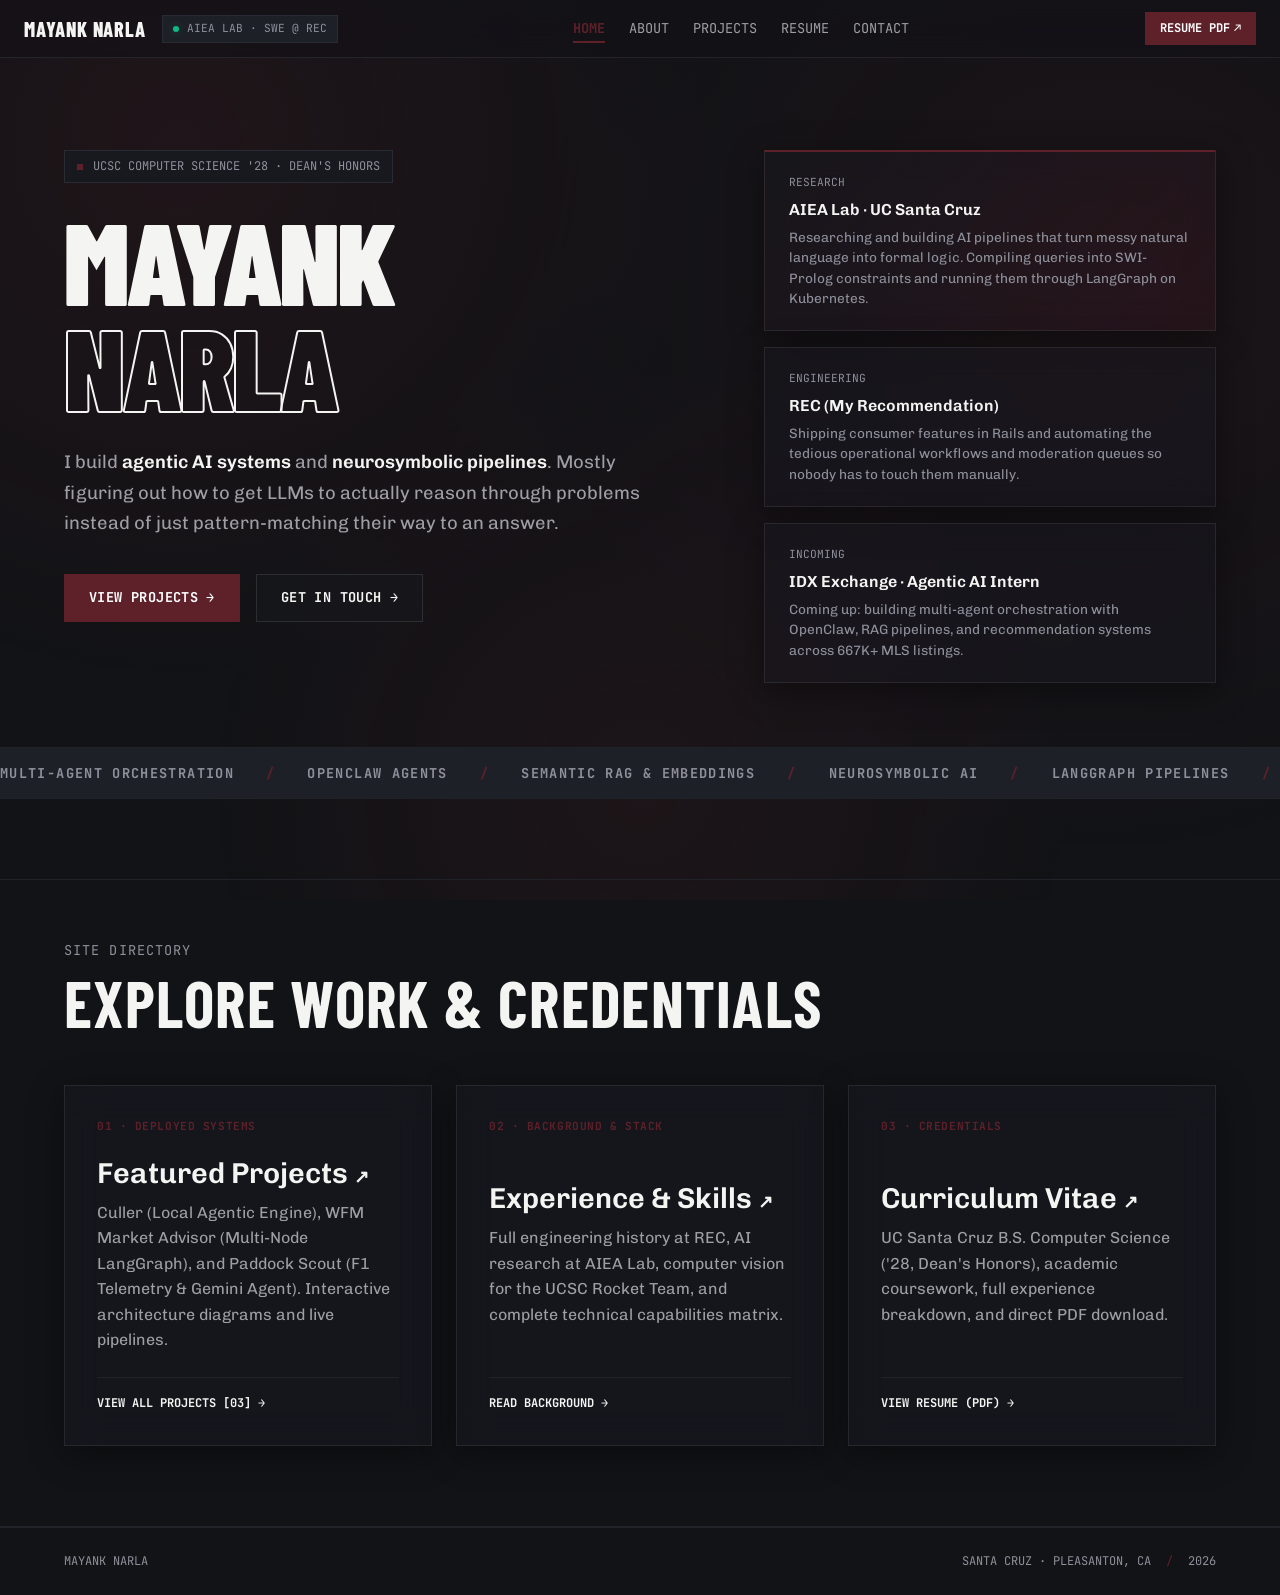
==== index.html @ a9fb5e4f "update paddock" ====
<!DOCTYPE html>
<html lang="en">

<head>
  <meta charset="UTF-8">
  <meta name="viewport" content="width=device-width, initial-scale=1.0">
  <meta http-equiv="Cache-Control" content="no-cache, no-store, must-revalidate">
  <meta http-equiv="Pragma" content="no-cache">
  <meta http-equiv="Expires" content="0">
  <title>Mayank Narla — CS @ UCSC</title>
  <meta name="description"
    content="Personal portfolio and resume of Mayank Narla. UC Santa Cruz Computer Science researcher building neurosymbolic AI, computer vision pipelines, and real-time data systems.">
  <meta name="theme-color" content="#121316">

  <!-- OpenGraph / Social -->
  <meta property="og:type" content="website">
  <meta property="og:title" content="Mayank Narla — AI & Systems Engineer">
  <meta property="og:description"
    content="Neurosymbolic AI, Computer Vision pipelines, and distributed data systems. UC Santa Cruz Computer Science.">

  <!-- Google Fonts: Barlow Condensed (Display), Chivo (Body), JetBrains Mono (Telemetry) -->
  <link rel="preconnect" href="https://fonts.googleapis.com">
  <link rel="preconnect" href="https://fonts.gstatic.com" crossorigin>
  <link
    href="https://fonts.googleapis.com/css2?family=Barlow+Condensed:ital,wght@0,600;0,700;0,800;0,900;1,700;1,800&family=Chivo:wght@300;400;500;600;700&family=JetBrains+Mono:wght@400;500;600;700&display=swap"
    rel="stylesheet">

  <link rel="stylesheet" href="css/main.css?v=20260904">
</head>

<body class="telemetry-theme">
  <!-- Custom Kinetic Cursor -->
  <div id="cursor-tracker" class="cursor-tracker" aria-hidden="true">
    <span class="cursor-crosshair">•</span>
    <span class="cursor-label"></span>
  </div>

  <!-- Header HUD -->
  <header id="telemetry-hud" class="telemetry-hud">
    <div class="hud-progress-line" id="scroll-progress-line"></div>
    <div class="hud-container">
      <div class="hud-left">
        <a href="index.html" class="hud-brand" aria-label="Mayank Narla Home">
          <span class="hud-name">MAYANK NARLA</span>
        </a>
        <div class="hud-status-badge">
          <span class="status-dot"></span>
          <span class="status-text">AIEA LAB · SWE @ REC</span>
        </div>
      </div>

      <nav class="hud-nav" aria-label="Main Navigation">
        <a href="index.html" class="hud-link active">HOME</a>
        <a href="about.html" class="hud-link">ABOUT</a>
        <a href="projects.html" class="hud-link">PROJECTS</a>
        <a href="resume.html" class="hud-link">RESUME</a>
        <a href="contact.html" class="hud-link">CONTACT</a>
      </nav>

      <div class="hud-right">
        <a href="https://docs.google.com/document/d/1VMB0v6blI8CmburpSPeXPt6Zx6mSeD_giCl_SmK9u-k/export?format=pdf" target="_blank" rel="noopener noreferrer" class="hud-cta-btn"
          id="resume-quick-btn">
          RESUME PDF <span class="btn-arrow">↗</span>
        </a>
      </div>
    </div>
  </header>

  <main id="main-content">
    <!-- Hero Section -->
    <section id="hero" class="section hero-section">
      <div class="container hero-grid">
        <div class="hero-main-column">
          <div class="hero-badge-tag">
            <span class="tag-accent-marker"></span>
            <span>UCSC COMPUTER SCIENCE '28 · DEAN'S HONORS</span>
          </div>

          <h1 class="hero-title">
            <span class="title-line">MAYANK</span>
            <span class="title-line highlight-stroke">NARLA</span>
          </h1>

          <p class="hero-statement">
            I build <strong>agentic AI systems</strong> and <strong>neurosymbolic pipelines</strong>. Mostly figuring
            out how to get LLMs to actually reason through problems instead of just pattern-matching their way to an
            answer.
          </p>

          <div class="hero-actions">
            <a href="projects.html" class="btn btn-primary">
              VIEW PROJECTS <span class="btn-arrow">→</span>
            </a>
            <a href="contact.html" class="btn btn-secondary">
              GET IN TOUCH <span class="btn-arrow">→</span>
            </a>
          </div>
        </div>

        <!-- Grounded Experience Highlights -->
        <div class="hero-metrics-column">
          <div class="metric-card metric-primary">
            <div class="metric-header">
              <span class="metric-tag">RESEARCH</span>
            </div>
            <div class="metric-focus-title">AIEA Lab · UC Santa Cruz</div>
            <div class="metric-footer">Researching and building AI pipelines that turn messy natural language into
              formal logic. Compiling queries into SWI-Prolog constraints and running them through LangGraph on
              Kubernetes.</div>
          </div>

          <div class="metric-card">
            <div class="metric-header">
              <span class="metric-tag">ENGINEERING</span>
            </div>
            <div class="metric-focus-title">REC (My Recommendation)</div>
            <div class="metric-footer">Shipping consumer features in Rails and automating the tedious operational
              workflows and moderation queues so nobody has to touch them manually.</div>
          </div>

          <div class="metric-card">
            <div class="metric-header">
              <span class="metric-tag">INCOMING</span>
            </div>
            <div class="metric-focus-title">IDX Exchange · Agentic AI Intern</div>
            <div class="metric-footer">Coming up: building multi-agent orchestration with OpenClaw, RAG pipelines, and
              recommendation systems across 667K+ MLS listings.</div>
          </div>
        </div>
      </div>

      <!-- Ticker Band -->
      <div class="hero-ticker-band" aria-hidden="true">
        <div class="ticker-track">
          <span>MULTI-AGENT ORCHESTRATION</span>
          <span class="ticker-dot">/</span>
          <span>OPENCLAW AGENTS</span>
          <span class="ticker-dot">/</span>
          <span>SEMANTIC RAG & EMBEDDINGS</span>
          <span class="ticker-dot">/</span>
          <span>NEUROSYMBOLIC AI</span>
          <span class="ticker-dot">/</span>
          <span>LANGGRAPH PIPELINES</span>
          <span class="ticker-dot">/</span>
          <span>TOOL-CALLING SYSTEMS</span>
          <span class="ticker-dot">/</span>
          <span>MULTI-AGENT ORCHESTRATION</span>
          <span class="ticker-dot">/</span>
          <span>OPENCLAW AGENTS</span>
          <span class="ticker-dot">/</span>
          <span>SEMANTIC RAG & EMBEDDINGS</span>
          <span class="ticker-dot">/</span>
          <span>NEUROSYMBOLIC AI</span>
          <span class="ticker-dot">/</span>
          <span>LANGGRAPH PIPELINES</span>
          <span class="ticker-dot">/</span>
          <span>TOOL-CALLING SYSTEMS</span>
          <span class="ticker-dot">/</span>
        </div>
      </div>
    </section>

    <!-- Site Portal Directory Section -->
    <section class="section" style="padding-top: 60px; padding-bottom: 80px;">
      <div class="container">
        <div class="section-header">
          <div class="section-meta">
            <span class="section-category">SITE DIRECTORY</span>
          </div>
          <h2 class="section-title">EXPLORE WORK & CREDENTIALS</h2>
        </div>

        <div class="projects-grid">
          <!-- Card 1: Projects -->
          <a href="projects.html" class="project-card" style="text-decoration: none;">
            <div class="project-card-header">
              <div class="project-num-tag">01 · DEPLOYED SYSTEMS</div>
            </div>
            <div class="project-body">
              <h3 class="project-title" style="margin-bottom: 8px;">
                Featured Projects <span class="card-arrow">↗</span>
              </h3>
              <p class="project-desc">
                Culler (Local Agentic Engine), WFM Market Advisor (Multi-Node LangGraph), and Paddock Scout (F1
                Telemetry & Gemini Agent). Interactive architecture diagrams and live pipelines.
              </p>
            </div>
            <div class="project-footer">
              <span class="project-ext-btn">VIEW ALL PROJECTS [03] →</span>
            </div>
          </a>

          <!-- Card 2: About & Experience -->
          <a href="about.html" class="project-card" style="text-decoration: none;">
            <div class="project-card-header">
              <div class="project-num-tag">02 · BACKGROUND & STACK</div>
            </div>
            <div class="project-body">
              <h3 class="project-title" style="margin-bottom: 8px;">
                Experience & Skills <span class="card-arrow">↗</span>
              </h3>
              <p class="project-desc">
                Full engineering history at REC, AI research at AIEA Lab, computer vision for the UCSC Rocket Team, and
                complete technical capabilities matrix.
              </p>
            </div>
            <div class="project-footer">
              <span class="project-ext-btn">READ BACKGROUND →</span>
            </div>
          </a>

          <!-- Card 3: Resume -->
          <a href="resume.html" class="project-card" style="text-decoration: none;">
            <div class="project-card-header">
              <div class="project-num-tag">03 · CREDENTIALS</div>
            </div>
            <div class="project-body">
              <h3 class="project-title" style="margin-bottom: 8px;">
                Curriculum Vitae <span class="card-arrow">↗</span>
              </h3>
              <p class="project-desc">
                UC Santa Cruz B.S. Computer Science ('28, Dean's Honors), academic coursework, full experience
                breakdown, and direct PDF download.
              </p>
            </div>
            <div class="project-footer">
              <span class="project-ext-btn">VIEW RESUME (PDF) →</span>
            </div>
          </a>
        </div>
      </div>
    </section>
  </main>

  <!-- Footer -->
  <footer class="hud-footer">
    <div class="container footer-content">
      <div class="footer-left">
        <span>MAYANK NARLA</span>
      </div>
      <div class="footer-right">
        <span>SANTA CRUZ · PLEASANTON, CA</span>
        <span class="footer-sep">/</span>
        <span>2026</span>
      </div>
    </div>
  </footer>

  <!-- Floating Mobile Navigation Dock -->
  <nav class="mobile-dock" aria-label="Mobile Navigation Dock">
    <div class="dock-pill">
      <a href="index.html" class="dock-link active" aria-label="Home">
        <svg class="dock-icon" width="20" height="20" viewBox="0 0 24 24" fill="none" stroke="currentColor" stroke-width="1.8" stroke-linecap="round" stroke-linejoin="round" aria-hidden="true">
          <path d="M3 9.5L12 3l9 6.5V20a1.5 1.5 0 0 1-1.5 1.5H4.5A1.5 1.5 0 0 1 3 20V9.5z"/>
          <polyline points="9 21.5 9 12 15 12 15 21.5"/>
        </svg>
        <span class="dock-label">HOME</span>
      </a>
      <a href="about.html" class="dock-link" aria-label="About">
        <svg class="dock-icon" width="20" height="20" viewBox="0 0 24 24" fill="none" stroke="currentColor" stroke-width="1.8" stroke-linecap="round" stroke-linejoin="round" aria-hidden="true">
          <path d="M20 21v-2a4 4 0 0 0-4-4H8a4 4 0 0 0-4 4v2"/>
          <circle cx="12" cy="7" r="4"/>
        </svg>
        <span class="dock-label">ABOUT</span>
      </a>
      <a href="projects.html" class="dock-link" aria-label="Projects">
        <svg class="dock-icon" width="20" height="20" viewBox="0 0 24 24" fill="none" stroke="currentColor" stroke-width="1.8" stroke-linecap="round" stroke-linejoin="round" aria-hidden="true">
          <rect x="2" y="7" width="20" height="14" rx="2" ry="2"/>
          <path d="M16 21V5a2 2 0 0 0-2-2h-4a2 2 0 0 0-2 2v16"/>
        </svg>
        <span class="dock-label">PROJECTS</span>
      </a>
      <a href="resume.html" class="dock-link" aria-label="Resume">
        <svg class="dock-icon" width="20" height="20" viewBox="0 0 24 24" fill="none" stroke="currentColor" stroke-width="1.8" stroke-linecap="round" stroke-linejoin="round" aria-hidden="true">
          <path d="M14 2H6a2 2 0 0 0-2 2v16a2 2 0 0 0 2 2h12a2 2 0 0 0 2-2V8z"/>
          <polyline points="14 2 14 8 20 8"/>
          <line x1="16" y1="13" x2="8" y2="13"/>
          <line x1="16" y1="17" x2="8" y2="17"/>
        </svg>
        <span class="dock-label">RESUME</span>
      </a>
      <a href="contact.html" class="dock-link" aria-label="Contact">
        <svg class="dock-icon" width="20" height="20" viewBox="0 0 24 24" fill="none" stroke="currentColor" stroke-width="1.8" stroke-linecap="round" stroke-linejoin="round" aria-hidden="true">
          <rect x="2" y="4" width="20" height="16" rx="2"/>
          <path d="m22 7-8.97 5.7a1.94 1.94 0 0 1-2.06 0L2 7"/>
        </svg>
        <span class="dock-label">CONTACT</span>
      </a>
    </div>
  </nav>

  <script type="module" src="js/main.js"></script>
</body>

</html>
---- css/main.css ----
/* ==========================================================================
   DESIGN TOKENS & VARIABLES
   ========================================================================== */

:root {
  /* Color Story */
  --bg-canvas: #121316;
  --bg-card: #18191E;
  --bg-surface: #1E2027;
  --bg-surface-hover: #242731;
  --bg-glass: rgba(18, 19, 23, 0.82);
  --bg-glass-card: rgba(24, 25, 31, 0.65);
  
  /* Borders */
  --border-subtle: #20222A;
  --border-card: #282A34;
  --border-highlight: #3D4150;
  --border-glass: rgba(255, 255, 255, 0.08);

  /* Shadows */
  --shadow-card-hover: 0 16px 32px rgba(0, 0, 0, 0.4);
  --shadow-card-glass: 0 8px 32px rgba(0, 0, 0, 0.4);

  /* Primary Accent: Deep Oxblood Burgundy Swatch (#5E212A) */
  --accent: #5E212A;
  --accent-hover: #752B36;
  --accent-dim: rgba(94, 33, 42, 0.25);
  --accent-glow: rgba(94, 33, 42, 0.45);
  --accent-line: rgba(94, 33, 42, 0.8);

  /* Status Colors */
  --color-status-active: #10B981;
  --color-status-active-glow: rgba(16, 185, 129, 0.3);

  /* Typography Colors (WCAG AA Compliant: contrast >= 4.5:1 on #121316) */
  --text-headline: #F4F4F2;
  --text-body: #9E9EA4;
  --text-muted: #8E909B;
  --text-accent: #D97784;
  --text-inverse: #FFFFFF;

  /* Typography Scale */
  --text-2xs: 0.7rem;
  --text-xs: 0.75rem;
  --text-sm: 0.85rem;
  --text-base: 1rem;
  --text-md: 1.15rem;
  --text-lg: 1.25rem;
  --text-xl: 1.8rem;
  --text-2xl: 2.2rem;
  --text-display-metric: 3.5rem;
  --text-display-section: clamp(2.5rem, 5vw, 4rem);
  --text-display-hero: clamp(4.5rem, 9vw, 8rem);
  --text-display-contact: clamp(2.2rem, 4.5vw, 3.8rem);

  /* Typography Fonts */
  --font-display: 'Barlow Condensed', -apple-system, BlinkMacSystemFont, sans-serif;
  --font-body: 'Chivo', -apple-system, BlinkMacSystemFont, sans-serif;
  --font-mono: 'JetBrains Mono', monospace;

  /* Easing Physics */
  --ease-snap: cubic-bezier(0.16, 1, 0.3, 1);
  --transition-fast: 120ms var(--ease-snap);
  --transition-normal: 220ms var(--ease-snap);
}
/* ==========================================================================
   BASE RESETS & GLOBAL STYLES
   ========================================================================== */

*, *::before, *::after {
  box-sizing: border-box;
  margin: 0;
  padding: 0;
}

html {
  scroll-behavior: smooth;
  font-size: 16px;
  background-color: var(--bg-canvas);
  color: var(--text-body);
}

body {
  font-family: var(--font-body);
  line-height: 1.6;
  background-color: var(--bg-canvas);
  color: var(--text-body);
  -webkit-font-smoothing: antialiased;
  -moz-osx-font-smoothing: grayscale;
  overflow-x: hidden;
  position: relative;
  transition: opacity 140ms ease;
  min-height: 100vh;
}

/* Ambient Depth Atmosphere (visible through frosted glass cards) */
body::before {
  content: '';
  position: fixed;
  top: 0;
  left: 0;
  width: 100vw;
  height: 100vh;
  pointer-events: none;
  z-index: 0;
  background-image: 
    radial-gradient(circle at 14% 16%, rgba(94, 33, 42, 0.18) 0%, transparent 40%),
    radial-gradient(circle at 86% 32%, rgba(94, 33, 42, 0.12) 0%, transparent 45%),
    radial-gradient(circle at 50% 88%, rgba(94, 33, 42, 0.15) 0%, transparent 42%);
}

body.page-transitioning {
  opacity: 0;
}

a {
  color: inherit;
  text-decoration: none;
}

button {
  font-family: inherit;
  cursor: pointer;
  border: none;
  background: none;
}

/* Custom Kinetic Cursor */
.cursor-tracker {
  position: fixed;
  top: 0;
  left: 0;
  pointer-events: none;
  z-index: 9999;
  display: flex;
  align-items: center;
  gap: 6px;
  transform: translate(-50%, -50%);
  transition: transform 60ms linear, opacity 200ms ease;
  mix-blend-mode: difference;
}

.cursor-crosshair {
  font-family: var(--font-mono);
  color: var(--text-inverse);
  font-size: var(--text-base);
  line-height: 1;
}

.cursor-label {
  font-family: var(--font-mono);
  font-size: var(--text-2xs);
  color: var(--accent);
  letter-spacing: 0.05em;
}

/* Container */
.container {
  width: 100%;
  max-width: 1200px;
  margin: 0 auto;
  padding: 0 24px;
  position: relative;
  z-index: 1;
}

/* Toast */
.toast {
  position: fixed;
  bottom: 32px;
  right: 32px;
  background: var(--accent);
  color: var(--text-inverse);
  font-family: var(--font-mono);
  font-size: var(--text-sm);
  font-weight: 700;
  padding: 12px 24px;
  z-index: 10000;
  opacity: 0;
  transform: translateY(20px);
  pointer-events: none;
  transition: all var(--transition-normal);
}

.toast.show {
  opacity: 1;
  transform: translateY(0);
}
/* ==========================================================================
   TELEMETRY HUD HEADER & FOOTER
   ========================================================================== */

.telemetry-hud {
  position: fixed;
  top: 0;
  left: 0;
  width: 100%;
  z-index: 100;
  background: rgba(18, 19, 23, 0.68);
  backdrop-filter: blur(20px) saturate(180%);
  -webkit-backdrop-filter: blur(20px) saturate(180%);
  border-bottom: 1px solid rgba(255, 255, 255, 0.08);
}

/* GPU-accelerated transform progress line to eliminate layout thrash */
.hud-progress-line {
  position: absolute;
  top: 0;
  left: 0;
  height: 2px;
  width: 100%;
  background: var(--accent);
  box-shadow: 0 0 10px var(--accent);
  transform: scaleX(0);
  transform-origin: left center;
  transition: transform 60ms linear;
  will-change: transform;
}

.hud-container {
  max-width: 1280px;
  margin: 0 auto;
  padding: 12px 24px;
  display: flex;
  align-items: center;
  justify-content: space-between;
  gap: 20px;
}

.hud-left {
  display: flex;
  align-items: center;
  gap: 16px;
}

.hud-brand {
  display: flex;
  align-items: center;
  gap: 10px;
  font-family: var(--font-display);
  font-weight: 800;
  font-size: var(--text-lg);
  letter-spacing: 0.04em;
  color: var(--text-headline);
}

.hud-callsign {
  font-family: var(--font-mono);
  font-size: var(--text-xs);
  color: var(--accent);
  padding: 2px 6px;
  background: var(--accent-dim);
  border: 1px solid var(--accent-line);
}

.hud-status-badge {
  display: flex;
  align-items: center;
  gap: 8px;
  padding: 4px 10px;
  background: var(--bg-surface);
  border: 1px solid var(--border-card);
  font-family: var(--font-mono);
  font-size: var(--text-2xs);
  color: var(--text-muted);
}

.status-dot {
  width: 6px;
  height: 6px;
  background: var(--color-status-active);
  border-radius: 50%;
  box-shadow: 0 0 8px var(--color-status-active-glow);
  animation: pulse-green 2s infinite ease-in-out;
}

@keyframes pulse-green {
  0%, 100% { opacity: 1; transform: scale(1); }
  50% { opacity: 0.4; transform: scale(0.85); }
}

.hud-nav {
  display: flex;
  align-items: center;
  gap: 24px;
}

.hud-link {
  font-family: var(--font-mono);
  font-size: var(--text-sm);
  color: var(--text-body);
  transition: color var(--transition-fast);
  display: flex;
  align-items: center;
  gap: 6px;
}

.hud-num {
  color: var(--accent);
  font-weight: 700;
}

.hud-link:hover {
  color: var(--text-headline);
}

.hud-link.active {
  color: var(--accent);
  font-weight: 700;
  position: relative;
}

.hud-link.active::after {
  content: '';
  position: absolute;
  bottom: -4px;
  left: 0;
  width: 100%;
  height: 2px;
  background: var(--accent);
}

.hud-right {
  display: flex;
  align-items: center;
  gap: 14px;
}

.hud-telemetry-pill {
  display: flex;
  align-items: center;
  gap: 6px;
  font-family: var(--font-mono);
  font-size: var(--text-xs);
  padding: 4px 10px;
  background: var(--bg-surface);
  border: 1px solid var(--border-card);
}

.telemetry-label {
  color: var(--text-muted);
}

.telemetry-val {
  color: var(--text-headline);
  font-weight: 600;
}

.telemetry-time {
  color: var(--accent);
  font-weight: 700;
}

.hud-cta-btn {
  font-family: var(--font-mono);
  font-size: var(--text-xs);
  font-weight: 700;
  padding: 6px 14px;
  background: var(--accent);
  color: var(--text-inverse);
  border: 1px solid var(--accent);
  transition: all var(--transition-fast);
  display: flex;
  align-items: center;
  gap: 4px;
}

.hud-cta-btn:hover {
  background: var(--accent-hover);
  box-shadow: 0 0 14px var(--accent-glow);
}

/* Footer HUD */
.hud-footer {
  background: var(--bg-canvas);
  border-top: 1px solid var(--border-subtle);
  padding: 24px 0;
  font-family: var(--font-mono);
  font-size: var(--text-xs);
  color: var(--text-muted);
}

.footer-content {
  display: flex;
  justify-content: space-between;
  align-items: center;
  flex-wrap: wrap;
  gap: 16px;
}

.footer-sep {
  color: var(--accent);
  margin: 0 8px;
}

/* ==========================================================================
   MOBILE FLOATING NAVIGATION DOCK
   Native-app style thumb dock pinned to bottom of mobile viewports
   ========================================================================== */

.mobile-dock {
  display: none;
}

.dock-pill {
  display: flex;
  align-items: center;
  justify-content: space-around;
  width: 100%;
  max-width: 440px;
  background: rgba(18, 19, 23, 0.92);
  backdrop-filter: blur(24px) saturate(190%);
  -webkit-backdrop-filter: blur(24px) saturate(190%);
  border: 1px solid rgba(255, 255, 255, 0.12);
  border-radius: 40px;
  padding: 5px 6px;
  box-shadow: 0 14px 36px rgba(0, 0, 0, 0.7), 0 0 1px rgba(255, 255, 255, 0.2);
  gap: 3px;
}

.dock-link {
  display: flex;
  flex-direction: column;
  align-items: center;
  justify-content: center;
  flex: 1;
  min-height: 48px;
  padding: 6px 3px;
  border-radius: 20px;
  text-decoration: none;
  color: var(--text-muted);
  font-family: var(--font-mono);
  font-size: 9px;
  font-weight: 600;
  letter-spacing: 0.04em;
  white-space: nowrap;
  gap: 4px;
  transition: all var(--transition-fast);
  touch-action: manipulation;
  -webkit-tap-highlight-color: transparent;
  position: relative;
}

.dock-icon {
  width: 20px;
  height: 20px;
  max-width: 20px;
  max-height: 20px;
  flex-shrink: 0;
  stroke: currentColor;
  stroke-width: 1.8;
  fill: none;
  transition: stroke var(--transition-fast), transform var(--transition-fast);
}

.dock-link:hover,
.dock-link:focus-visible {
  color: var(--text-headline);
  background: rgba(255, 255, 255, 0.05);
}

.dock-link:active {
  transform: scale(0.92);
}

/* Active State with crimson accent glow */
.dock-link.active {
  color: var(--text-headline);
  background: linear-gradient(180deg, rgba(94, 33, 42, 0.5) 0%, rgba(94, 33, 42, 0.2) 100%);
  border: 1px solid rgba(94, 33, 42, 0.7);
  box-shadow: 0 0 14px rgba(94, 33, 42, 0.35);
}

.dock-link.active .dock-icon {
  stroke: var(--accent);
  color: var(--accent);
  filter: drop-shadow(0 0 6px var(--accent-glow));
}

.dock-link.active .dock-label {
  color: var(--text-headline);
  font-weight: 700;
}

.dock-link.active::after {
  content: '';
  position: absolute;
  top: 4px;
  width: 4px;
  height: 4px;
  background: var(--accent);
  border-radius: 50%;
  box-shadow: 0 0 6px var(--accent);
}

@media (max-width: 768px) {
  .mobile-dock {
    display: flex;
    position: fixed;
    bottom: calc(12px + env(safe-area-inset-bottom, 0px));
    left: 0;
    right: 0;
    justify-content: center;
    align-items: center;
    z-index: 1000;
    padding: 0 12px;
    pointer-events: none;
  }

  .dock-pill {
    pointer-events: auto;
  }
}


/* ==========================================================================
   BUTTONS, CARDS & UI COMPONENTS
   ========================================================================== */

/* Buttons */
.btn {
  display: inline-flex;
  align-items: center;
  justify-content: center;
  gap: 8px;
  padding: 12px 24px;
  font-family: var(--font-mono);
  font-size: var(--text-sm);
  font-weight: 700;
  letter-spacing: 0.03em;
  border-radius: 0;
  transition: all var(--transition-fast);
}

.btn-primary {
  background: var(--accent);
  color: var(--text-inverse);
  border: 1px solid var(--accent);
}

.btn-primary:hover {
  background: var(--accent-hover);
  box-shadow: 0 0 16px var(--accent-glow);
  transform: translateY(-1px);
}

.btn-secondary {
  background: rgba(24, 25, 31, 0.6);
  backdrop-filter: blur(12px);
  -webkit-backdrop-filter: blur(12px);
  color: var(--text-headline);
  border: 1px solid rgba(255, 255, 255, 0.1);
}

.btn-secondary:hover {
  background: rgba(34, 36, 45, 0.8);
  border-color: rgba(94, 33, 42, 0.6);
  color: var(--text-inverse);
  transform: translateY(-1px);
  box-shadow: 0 0 16px rgba(94, 33, 42, 0.25);
}

.btn-sm {
  padding: 8px 16px;
  font-size: var(--text-xs);
}

.btn-arrow {
  transition: transform var(--transition-fast);
}

.btn:hover .btn-arrow {
  transform: translateX(3px);
}

.metric-card {
  background: rgba(24, 25, 31, 0.55);
  backdrop-filter: blur(16px) saturate(180%);
  -webkit-backdrop-filter: blur(16px) saturate(180%);
  border: 1px solid rgba(255, 255, 255, 0.08);
  padding: 22px 24px;
  transition: all var(--transition-normal);
  position: relative;
  overflow: hidden;
  box-shadow: var(--shadow-card-glass);
}

.metric-card:hover {
  background: rgba(30, 32, 40, 0.72);
  border-color: rgba(94, 33, 42, 0.6);
  transform: translateX(4px);
  box-shadow: var(--shadow-card-hover);
}

/* Primary Metric: Technical top boundary accent rather than generic AI side-tab */
.metric-primary {
  border-top: 2px solid var(--accent);
  background: linear-gradient(135deg, rgba(24, 25, 31, 0.6) 0%, rgba(94, 33, 42, 0.15) 100%);
}

.metric-header {
  display: flex;
  align-items: center;
  justify-content: space-between;
  margin-bottom: 8px;
}

.metric-code {
  font-family: var(--font-mono);
  font-size: var(--text-2xs);
  color: var(--accent);
  font-weight: 700;
}

.metric-tag {
  font-family: var(--font-mono);
  font-size: var(--text-2xs);
  color: var(--text-muted);
  text-transform: uppercase;
}

.metric-focus-title {
  font-family: var(--font-body);
  font-size: var(--text-base);
  font-weight: 600;
  color: var(--text-headline);
  margin-bottom: 6px;
  line-height: 1.3;
}

.metric-footer {
  font-size: var(--text-sm);
  color: var(--text-muted);
  line-height: 1.5;
}

/* Kinetic Ticker Band */
.hero-ticker-band {
  width: 100%;
  margin-top: 64px;
  background: var(--bg-surface);
  border-top: 1px solid var(--border-subtle);
  border-bottom: 1px solid var(--border-subtle);
  padding: 12px 0;
  overflow: hidden;
  white-space: nowrap;
}

.ticker-track {
  display: inline-flex;
  gap: 32px;
  font-family: var(--font-mono);
  font-size: var(--text-sm);
  font-weight: 700;
  color: var(--text-muted);
  letter-spacing: 0.1em;
  animation: ticker-slide 30s linear infinite;
}

.ticker-dot {
  color: var(--accent);
}

@keyframes ticker-slide {
  0% { transform: translateX(0); }
  100% { transform: translateX(-50%); }
}

/* Filter Buttons */
.project-filter-group {
  display: flex;
  gap: 8px;
  flex-wrap: wrap;
}

.filter-btn {
  font-family: var(--font-mono);
  font-size: var(--text-xs);
  font-weight: 700;
  padding: 8px 14px;
  background: rgba(24, 25, 31, 0.6);
  backdrop-filter: blur(12px);
  -webkit-backdrop-filter: blur(12px);
  border: 1px solid rgba(255, 255, 255, 0.08);
  color: var(--text-muted);
  transition: all var(--transition-fast);
}

.filter-btn:hover {
  background: rgba(32, 34, 44, 0.8);
  border-color: rgba(255, 255, 255, 0.16);
  color: var(--text-headline);
}

.filter-btn.active {
  background: var(--accent);
  color: var(--text-inverse);
  border-color: var(--accent);
}

/* ==========================================================================
   Scroll-Triggered Entrance Animations (Hardware-Accelerated)
   ========================================================================== */

.scroll-reveal {
  opacity: 0;
  transform: translateY(24px);
  transition: opacity 0.5s cubic-bezier(0.16, 1, 0.3, 1),
              transform 0.5s cubic-bezier(0.16, 1, 0.3, 1);
  transition-delay: calc(var(--reveal-stagger, 0) * 100ms);
  will-change: opacity, transform;
}

.scroll-reveal.is-revealed {
  opacity: 1;
  transform: translateY(0);
}

@media (prefers-reduced-motion: reduce) {
  .scroll-reveal {
    opacity: 1 !important;
    transform: none !important;
    transition: none !important;
    will-change: auto !important;
  }
}
/* ==========================================================================
   PAGE SECTIONS & MODULE LAYOUTS
   ========================================================================== */

.section {
  padding: 96px 0;
  border-bottom: 1px solid var(--border-subtle);
  position: relative;
}

.section-header {
  margin-bottom: 48px;
}

.section-header-split {
  display: flex;
  align-items: flex-end;
  justify-content: space-between;
  margin-bottom: 48px;
  flex-wrap: wrap;
  gap: 24px;
}

.section-meta {
  display: flex;
  align-items: center;
  gap: 10px;
  font-family: var(--font-mono);
  font-size: var(--text-sm);
  margin-bottom: 8px;
}

.section-index {
  color: var(--accent);
  font-weight: 700;
}

.section-category {
  color: var(--text-muted);
  letter-spacing: 0.08em;
}

.section-title {
  font-family: var(--font-display);
  font-weight: 700;
  font-size: var(--text-display-section);
  line-height: 1.05;
  color: var(--text-headline);
  letter-spacing: 0.02em;
}

/* ==========================================================================
   HERO SECTION
   ========================================================================== */
.hero-section {
  padding-top: 150px;
  padding-bottom: 80px;
  border-bottom: 1px solid var(--border-subtle);
  position: relative;
}

.hero-grid {
  display: grid;
  grid-template-columns: 1.3fr 0.9fr;
  gap: 48px;
  align-items: start;
}

.hero-badge-tag {
  display: inline-flex;
  align-items: center;
  gap: 10px;
  padding: 6px 12px;
  background: var(--bg-card);
  border: 1px solid var(--border-card);
  font-family: var(--font-mono);
  font-size: var(--text-xs);
  color: var(--text-muted);
  margin-bottom: 24px;
}

.tag-accent-marker {
  width: 6px;
  height: 6px;
  background: var(--accent);
}

.hero-title {
  font-family: var(--font-display);
  font-weight: 900;
  font-size: var(--text-display-hero);
  line-height: 0.92;
  letter-spacing: -0.03em;
  color: var(--text-headline);
  display: flex;
  flex-direction: column;
  margin-bottom: 28px;
}

.highlight-stroke {
  color: transparent;
  -webkit-text-stroke: 2px var(--text-headline);
  transition: color var(--transition-fast), -webkit-text-stroke var(--transition-fast);
}

.highlight-stroke:hover {
  color: var(--accent);
  -webkit-text-stroke: 2px var(--accent);
}

.hero-statement {
  font-size: var(--text-md);
  line-height: 1.65;
  color: var(--text-body);
  max-width: 580px;
  margin-bottom: 36px;
}

.hero-statement strong {
  color: var(--text-headline);
  font-weight: 600;
}

.hero-actions {
  display: flex;
  align-items: center;
  gap: 16px;
  flex-wrap: wrap;
}

.hero-metrics-column {
  display: flex;
  flex-direction: column;
  gap: 16px;
}

/* ==========================================================================
   EXPERIENCE SECTION
   ========================================================================== */
.experience-list {
  display: flex;
  flex-direction: column;
  gap: 20px;
}

.exp-card {
  background: rgba(24, 25, 31, 0.58);
  backdrop-filter: blur(18px) saturate(180%);
  -webkit-backdrop-filter: blur(18px) saturate(180%);
  border: 1px solid rgba(255, 255, 255, 0.08);
  padding: 32px;
  transition: all var(--transition-normal);
  box-shadow: var(--shadow-card-glass);
}

.exp-card:hover {
  background: rgba(30, 32, 40, 0.75);
  border-color: rgba(94, 33, 42, 0.6);
  transform: translateY(-2px);
  box-shadow: var(--shadow-card-hover);
}

/* Technical top accent border instead of generic AI side-tab stripe */
.highlight-card {
  border-top: 2px solid var(--accent);
  background: linear-gradient(180deg, rgba(94, 33, 42, 0.18) 0%, rgba(24, 25, 31, 0.6) 100%);
}

.exp-header {
  display: flex;
  justify-content: space-between;
  align-items: flex-start;
  margin-bottom: 16px;
  flex-wrap: wrap;
  gap: 16px;
}

.exp-tag {
  font-family: var(--font-mono);
  font-size: var(--text-2xs);
  font-weight: 700;
  color: var(--text-muted);
  letter-spacing: 0.06em;
  display: inline-block;
  margin-bottom: 6px;
}

.accent-tag {
  color: var(--accent);
}

.exp-role {
  font-family: var(--font-body);
  font-size: var(--text-lg);
  font-weight: 600;
  color: var(--text-headline);
  line-height: 1.25;
  margin-bottom: 4px;
}

.exp-company {
  font-family: var(--font-body);
  font-size: var(--text-sm);
  font-weight: 400;
  color: var(--text-muted);
}

.exp-period {
  text-align: right;
  font-family: var(--font-mono);
  font-size: var(--text-sm);
}

.exp-date {
  color: var(--accent);
  font-weight: 700;
  display: block;
}

.exp-loc {
  color: var(--text-muted);
  font-size: var(--text-2xs);
}

.exp-human-summary {
  font-size: var(--text-base);
  line-height: 1.65;
  color: var(--text-body);
  margin-bottom: 20px;
  max-width: 900px;
}

.exp-stack {
  display: flex;
  flex-wrap: wrap;
  gap: 8px;
}

.stack-badge {
  font-family: var(--font-mono);
  font-size: var(--text-2xs);
  padding: 4px 10px;
  background: var(--bg-surface);
  border: 1px solid var(--border-card);
  color: var(--text-muted);
}

.exp-card:hover .stack-badge {
  color: var(--text-headline);
  border-color: var(--border-highlight);
}

/* ==========================================================================
   PROJECTS SECTION
   ========================================================================== */
.projects-grid {
  display: grid;
  grid-template-columns: repeat(3, 1fr);
  gap: 24px;
}

.project-card {
  background: rgba(24, 25, 31, 0.58);
  backdrop-filter: blur(18px) saturate(180%);
  -webkit-backdrop-filter: blur(18px) saturate(180%);
  border: 1px solid rgba(255, 255, 255, 0.08);
  padding: 32px;
  display: flex;
  flex-direction: column;
  justify-content: space-between;
  transition: all var(--transition-normal);
  position: relative;
  box-shadow: var(--shadow-card-glass);
}

.project-card:hover {
  background: rgba(30, 32, 40, 0.75);
  border-color: rgba(94, 33, 42, 0.6);
  transform: translateY(-4px);
  box-shadow: var(--shadow-card-hover);
}

.project-card-header {
  display: flex;
  justify-content: space-between;
  align-items: center;
  margin-bottom: 20px;
}

.project-num-tag {
  font-family: var(--font-mono);
  font-size: var(--text-2xs);
  font-weight: 700;
  color: var(--accent);
  letter-spacing: 0.05em;
}

.project-status-dot {
  font-family: var(--font-mono);
  font-size: var(--text-2xs);
  padding: 2px 8px;
  background: var(--bg-surface);
  border: 1px solid var(--border-card);
  color: var(--color-status-active);
}

.project-title {
  font-family: var(--font-body);
  font-size: var(--text-xl);
  font-weight: 600;
  line-height: 1.25;
  color: var(--text-headline);
  margin-bottom: 12px;
}

.project-link {
  display: inline-flex;
  align-items: center;
  gap: 8px;
  transition: color var(--transition-fast);
}

.project-link:hover {
  color: var(--accent);
}

.card-arrow {
  font-size: var(--text-md);
  transition: transform var(--transition-fast);
}

.project-card:hover .card-arrow {
  transform: translate(3px, -3px);
  color: var(--accent);
}

.project-desc {
  font-size: var(--text-base);
  line-height: 1.6;
  color: var(--text-body);
  margin-bottom: 24px;
}

.project-metrics-row {
  display: grid;
  grid-template-columns: repeat(2, 1fr);
  gap: 12px;
  background: var(--bg-canvas);
  border: 1px solid var(--border-card);
  padding: 12px 16px;
  margin-bottom: 24px;
}

.p-metric {
  display: flex;
  flex-direction: column;
}

.p-metric-val {
  font-family: var(--font-mono);
  font-size: var(--text-md);
  font-weight: 700;
  color: var(--text-headline);
}

.p-metric-lbl {
  font-family: var(--font-mono);
  font-size: var(--text-2xs);
  color: var(--text-muted);
  text-transform: uppercase;
}

.project-footer {
  display: flex;
  justify-content: space-between;
  align-items: center;
  padding-top: 16px;
  border-top: 1px solid var(--border-subtle);
  flex-wrap: wrap;
  gap: 12px;
}

.project-tech-pills {
  display: flex;
  flex-wrap: wrap;
  gap: 6px;
}

.project-tech-pills span {
  font-family: var(--font-mono);
  font-size: var(--text-2xs);
  padding: 2px 8px;
  background: var(--bg-surface);
  color: var(--text-muted);
  border: 1px solid var(--border-card);
}

.project-ext-btn {
  font-family: var(--font-mono);
  font-size: var(--text-xs);
  font-weight: 700;
  color: var(--text-headline);
  transition: color var(--transition-fast);
}

.project-ext-btn:hover {
  color: var(--accent);
}

.project-actions-row {
  display: flex;
  align-items: center;
  gap: 12px;
}

/* Expandable Architecture Drawer */
.arch-toggle-btn {
  display: inline-flex;
  align-items: center;
  gap: 6px;
  background: var(--bg-surface);
  border: 1px solid var(--border-card);
  color: var(--text-muted);
  font-family: var(--font-mono);
  font-size: var(--text-2xs);
  font-weight: 700;
  padding: 6px 12px;
  transition: all var(--transition-fast);
  cursor: pointer;
}

.arch-toggle-btn:hover {
  background: var(--bg-surface-hover);
  border-color: var(--border-highlight);
  color: var(--text-headline);
}

.arch-toggle-btn[aria-expanded="true"] {
  border-color: var(--accent);
  color: var(--accent);
  background: var(--accent-dim);
}

.arch-toggle-indicator {
  font-size: var(--text-xs);
}

.arch-drawer {
  display: grid;
  grid-template-rows: 0fr;
  opacity: 0;
  transition: grid-template-rows 280ms var(--ease-snap), opacity 200ms ease;
  width: 100%;
}

.arch-drawer.open {
  grid-template-rows: 1fr;
  opacity: 1;
}

.arch-diagram-wrap {
  min-height: 0;
  overflow: hidden;
  background: rgba(16, 17, 22, 0.75);
  backdrop-filter: blur(16px);
  -webkit-backdrop-filter: blur(16px);
  border: 1px solid rgba(255, 255, 255, 0.08);
  padding: 14px;
  margin-top: 16px;
}

.arch-header-meta {
  display: flex;
  justify-content: space-between;
  align-items: center;
  font-family: var(--font-mono);
  font-size: var(--text-2xs);
  color: var(--text-muted);
  margin-bottom: 10px;
  padding-bottom: 6px;
  border-bottom: 1px solid var(--border-subtle);
}

.arch-pipeline-badge {
  color: var(--color-status-active);
  font-weight: 700;
}

.arch-diagram-svg {
  width: 100%;
  height: auto;
  display: block;
}

/* Architecture Pipeline Flow (Enlarged & Legible) */
.arch-pipeline-flow {
  display: flex;
  flex-direction: column;
  gap: 0;
  padding: 4px 0 2px;
}

.arch-node {
  display: flex;
  align-items: center;
  gap: 12px;
  background: rgba(20, 21, 26, 0.9);
  border: 1px solid #282a34;
  padding: 10px 14px;
  transition: all var(--transition-fast);
  position: relative;
}

.arch-node:hover {
  border-color: rgba(255, 255, 255, 0.2);
  background: rgba(26, 28, 36, 0.95);
}

.arch-node-step {
  font-family: var(--font-mono);
  font-size: 10px;
  font-weight: 700;
  color: var(--text-muted);
  letter-spacing: 0.05em;
  opacity: 0.7;
  flex-shrink: 0;
  min-width: 18px;
}

.arch-node-content {
  display: flex;
  flex-direction: column;
  gap: 2px;
  min-width: 0;
}

.arch-node-title {
  font-family: var(--font-mono);
  font-size: 11px;
  font-weight: 700;
  letter-spacing: 0.04em;
  color: #f4f4f2;
  white-space: nowrap;
  overflow: hidden;
  text-overflow: ellipsis;
}

.arch-node-sub {
  font-family: var(--font-mono);
  font-size: 10px;
  color: #8e909b;
  white-space: nowrap;
  overflow: hidden;
  text-overflow: ellipsis;
}

/* Terminal Node Highlight (Emerald Active) */
.arch-node.arch-node-terminal {
  border-color: rgba(16, 185, 129, 0.5);
  background: rgba(16, 185, 129, 0.08);
}

.arch-node.arch-node-terminal .arch-node-title {
  color: #10b981;
}

.arch-node.arch-node-terminal .arch-node-step {
  color: #10b981;
  opacity: 0.9;
}

/* Connector Arrow */
.arch-connector {
  display: flex;
  justify-content: center;
  align-items: center;
  height: 16px;
  position: relative;
}

.arch-connector::before {
  content: "";
  position: absolute;
  top: 0;
  bottom: 0;
  width: 1px;
  background: repeating-linear-gradient(
    to bottom,
    #5e212a 0px,
    #5e212a 3px,
    transparent 3px,
    transparent 6px
  );
}

.arch-connector svg {
  position: relative;
  z-index: 1;
}

/* ==========================================================================
   TECHNICAL SKILLS MATRIX
   ========================================================================== */
.skills-matrix-grid {
  display: grid;
  grid-template-columns: repeat(4, 1fr);
  gap: 20px;
}

.matrix-card {
  background: rgba(24, 25, 31, 0.58);
  backdrop-filter: blur(18px) saturate(180%);
  -webkit-backdrop-filter: blur(18px) saturate(180%);
  border: 1px solid rgba(255, 255, 255, 0.08);
  padding: 28px 24px;
  transition: all var(--transition-normal);
  box-shadow: var(--shadow-card-glass);
}

.matrix-card:hover {
  background: rgba(30, 32, 40, 0.75);
  border-color: rgba(94, 33, 42, 0.6);
  transform: translateY(-2px);
  box-shadow: var(--shadow-card-hover);
}

.highlight-matrix {
  border-top: 2px solid var(--accent);
  background: linear-gradient(180deg, rgba(94, 33, 42, 0.18) 0%, rgba(24, 25, 31, 0.6) 100%);
}

.matrix-card-header {
  display: flex;
  align-items: center;
  gap: 10px;
  margin-bottom: 20px;
  padding-bottom: 12px;
  border-bottom: 1px solid var(--border-subtle);
}

.matrix-icon {
  font-family: var(--font-mono);
  font-size: var(--text-xs);
  font-weight: 700;
  color: var(--accent);
}

.matrix-card-header h3 {
  font-family: var(--font-body);
  font-size: var(--text-xs);
  font-weight: 700;
  color: var(--text-headline);
  letter-spacing: 0.08em;
  text-transform: uppercase;
}

.matrix-list {
  list-style: none;
  display: flex;
  flex-direction: column;
  gap: 10px;
}

.matrix-list li {
  font-size: var(--text-sm);
  color: var(--text-body);
  display: flex;
  align-items: center;
  justify-content: space-between;
}

.bullet {
  color: var(--accent);
  font-size: var(--text-xs);
  margin-right: 6px;
}

.skill-lvl {
  font-family: var(--font-mono);
  font-size: var(--text-2xs);
  color: var(--text-muted);
  padding: 1px 6px;
  background: var(--bg-canvas);
  border: 1px solid var(--border-card);
}

/* ==========================================================================
   CREDENTIALS & CERTIFICATIONS SECTION
   ========================================================================== */
.credentials-grid {
  display: grid;
  grid-template-columns: repeat(2, 1fr);
  gap: 20px;
}

.credential-card {
  background: rgba(24, 25, 31, 0.58);
  backdrop-filter: blur(18px) saturate(180%);
  -webkit-backdrop-filter: blur(18px) saturate(180%);
  border: 1px solid rgba(255, 255, 255, 0.08);
  padding: 28px;
  display: flex;
  flex-direction: column;
  justify-content: space-between;
  gap: 18px;
  transition: all var(--transition-normal);
  box-shadow: var(--shadow-card-glass);
}

.credential-card:hover {
  background: rgba(30, 32, 40, 0.75);
  border-color: rgba(94, 33, 42, 0.6);
  transform: translateY(-2px);
  box-shadow: var(--shadow-card-hover);
}

.cred-header {
  display: flex;
  justify-content: space-between;
  align-items: flex-start;
  gap: 16px;
  flex-wrap: wrap;
}

.cred-issuer-wrap {
  display: flex;
  flex-direction: column;
  gap: 6px;
}

.cred-tag {
  font-family: var(--font-mono);
  font-size: var(--text-2xs);
  font-weight: 700;
  color: var(--text-muted);
  letter-spacing: 0.06em;
}

.cred-name {
  font-family: var(--font-body);
  font-size: var(--text-lg);
  font-weight: 600;
  color: var(--text-headline);
  line-height: 1.25;
}

.cred-badge-type {
  font-family: var(--font-mono);
  font-size: var(--text-xs);
  font-weight: 400;
  color: var(--text-muted);
  letter-spacing: 0.02em;
  white-space: nowrap;
}

.cred-status {
  display: inline-flex;
  align-items: center;
  gap: 6px;
  font-family: var(--font-mono);
  font-size: var(--text-2xs);
  font-weight: 700;
  letter-spacing: 0.05em;
  padding: 4px 10px;
  border: 1px solid rgba(255, 255, 255, 0.08);
  background: rgba(18, 19, 23, 0.55);
}

.status-completed {
  color: var(--color-status-active);
  border-color: rgba(16, 185, 129, 0.25);
}

.status-progress {
  color: #F59E0B;
  border-color: rgba(245, 158, 11, 0.25);
}

.status-dot-amber {
  width: 6px;
  height: 6px;
  border-radius: 50%;
  background: #F59E0B;
  box-shadow: 0 0 8px rgba(245, 158, 11, 0.4);
  animation: pulse-glow-amber 2.5s infinite ease-in-out;
}

@keyframes pulse-glow-amber {
  0%, 100% { opacity: 1; transform: scale(1); }
  50% { opacity: 0.5; transform: scale(0.85); }
}

.cred-desc {
  font-size: var(--text-sm);
  line-height: 1.6;
  color: var(--text-body);
  flex-grow: 1;
}

.cred-footer {
  display: flex;
  align-items: center;
  padding-top: 16px;
  border-top: 1px solid var(--border-subtle);
}

.cred-verify-btn {
  font-family: var(--font-mono);
  font-size: var(--text-xs);
  font-weight: 700;
  padding: 8px 16px;
  background: rgba(24, 25, 31, 0.6);
  border: 1px solid rgba(255, 255, 255, 0.1);
  color: var(--text-headline);
  display: inline-flex;
  align-items: center;
  gap: 6px;
  text-decoration: none;
  transition: all var(--transition-normal);
}

.cred-verify-btn:hover:not(.is-disabled) {
  background: rgba(34, 36, 45, 0.85);
  border-color: rgba(117, 43, 54, 0.9);
  color: var(--text-inverse);
  transform: translateY(-2px);
  box-shadow: 0 0 16px rgba(94, 33, 42, 0.4);
}

.cred-verify-btn:hover:not(.is-disabled) .btn-arrow {
  transform: translate(2px, -2px);
}

.cred-verify-btn.is-disabled {
  opacity: 0.45;
  cursor: not-allowed;
  pointer-events: none;
  background: rgba(18, 19, 23, 0.4);
  border-color: rgba(255, 255, 255, 0.05);
  color: var(--text-muted);
}

/* ==========================================================================
   CONTACT / COMMS SECTION
   ========================================================================== */
.contact-box {
  background: rgba(24, 25, 31, 0.58);
  backdrop-filter: blur(20px) saturate(180%);
  -webkit-backdrop-filter: blur(20px) saturate(180%);
  border: 1px solid rgba(255, 255, 255, 0.08);
  border-top: 2px solid var(--accent);
  padding: 64px 48px;
  position: relative;
  overflow: hidden;
  box-shadow: var(--shadow-card-hover);
}

.contact-header {
  max-width: 700px;
  margin-bottom: 48px;
}

.contact-headline {
  font-family: var(--font-display);
  font-weight: 800;
  font-size: var(--text-display-contact);
  line-height: 1.05;
  letter-spacing: -0.01em;
  color: var(--text-headline);
  margin-bottom: 16px;
}

.contact-sub {
  font-size: var(--text-base);
  color: var(--text-body);
  line-height: 1.6;
}

.contact-actions-grid {
  display: grid;
  grid-template-columns: repeat(3, 1fr);
  gap: 24px;
}

.contact-channel-card {
  background: rgba(18, 19, 23, 0.52);
  backdrop-filter: blur(14px);
  -webkit-backdrop-filter: blur(14px);
  border: 1px solid rgba(255, 255, 255, 0.08);
  padding: 24px;
  display: flex;
  flex-direction: column;
  justify-content: space-between;
  gap: 16px;
  transition: all var(--transition-normal);
}

.contact-channel-card:hover {
  background: rgba(26, 28, 36, 0.7);
  border-color: rgba(94, 33, 42, 0.6);
  transform: translateY(-2px);
  box-shadow: var(--shadow-card-glass);
}

.channel-label {
  font-family: var(--font-mono);
  font-size: var(--text-2xs);
  font-weight: 700;
  color: var(--accent);
  letter-spacing: 0.06em;
}

.channel-value {
  font-family: var(--font-mono);
  font-size: var(--text-sm);
  color: var(--text-headline);
  word-break: break-all;
}

.channel-links {
  display: flex;
  gap: 10px;
}

.channel-link-btn {
  font-family: var(--font-mono);
  font-size: var(--text-xs);
  font-weight: 700;
  padding: 8px 16px;
  background: rgba(24, 25, 31, 0.6);
  border: 1px solid rgba(255, 255, 255, 0.1);
  color: var(--text-headline);
  display: inline-flex;
  align-items: center;
  gap: 6px;
  text-decoration: none;
  border-radius: 2px;
  transition: all var(--transition-normal);
}

.channel-link-btn span {
  display: inline-block;
  transition: transform var(--transition-fast);
}

.channel-link-btn:hover {
  background: rgba(34, 36, 45, 0.85);
  border-color: rgba(117, 43, 54, 0.9);
  color: var(--text-inverse);
  transform: translateY(-2px);
  box-shadow: 0 0 16px rgba(94, 33, 42, 0.4);
}

.channel-link-btn:hover span {
  transform: translate(2px, -2px);
}

/* Subtle accent hover for Resume & Copy buttons on Contact page */
.contact-channel-card .btn-primary {
  transition: all var(--transition-normal);
}

.contact-channel-card .btn-primary:hover {
  background: var(--accent-hover);
  border-color: rgba(180, 60, 78, 0.8);
  box-shadow: 0 0 20px rgba(94, 33, 42, 0.55), 0 4px 12px rgba(0, 0, 0, 0.3);
  transform: translateY(-2px);
}

.contact-channel-card .btn-secondary {
  transition: all var(--transition-normal);
}

.contact-channel-card .btn-secondary:hover {
  background: rgba(34, 36, 45, 0.85);
  border-color: rgba(117, 43, 54, 0.8);
  color: var(--text-inverse);
  transform: translateY(-2px);
  box-shadow: 0 0 16px rgba(94, 33, 42, 0.35);
}
/* ==========================================================================
   RESPONSIVE BREAKPOINTS & ACCESSIBILITY
   ========================================================================== */

@media (max-width: 1024px) {
  .hero-grid {
    grid-template-columns: 1fr;
    gap: 40px;
  }

  .projects-grid {
    grid-template-columns: 1fr;
  }
  
  .skills-matrix-grid {
    grid-template-columns: repeat(2, 1fr);
  }

  .contact-actions-grid {
    grid-template-columns: 1fr;
  }
}

@media (max-width: 768px) {
  body {
    padding-bottom: 74px;
  }

  .hud-nav, .hud-telemetry-pill {
    display: none;
  }

  .toast {
    bottom: 84px !important;
  }

  .projects-grid {
    grid-template-columns: 1fr;
  }

  .skills-matrix-grid {
    grid-template-columns: 1fr;
  }

  .credentials-grid {
    grid-template-columns: 1fr;
  }

  .contact-box {
    padding: 36px 24px;
  }

  .exp-card,
  .credential-card {
    padding: 24px;
  }

  .exp-period {
    text-align: left;
  }

  .cursor-tracker {
    display: none;
  }

  /* Accessible Touch Target Sizes (Minimum 44px for touchscreens) */
  .filter-btn,
  .btn-sm,
  .hud-cta-btn,
  .channel-link-btn,
  .project-ext-btn,
  .cred-verify-btn {
    min-height: 44px;
    display: inline-flex;
    align-items: center;
    justify-content: center;
    padding: 10px 18px;
    touch-action: manipulation;
  }

  .project-footer {
    gap: 16px;
  }
}

@media (max-width: 580px) {
  .hud-status-badge {
    display: none;
  }
}

/* ==========================================================================
   Accessibility: Intentional prefers-reduced-motion
   (Eliminates intense motion while preserving essential state transitions)
   ========================================================================== */
@media (prefers-reduced-motion: reduce) {
  html {
    scroll-behavior: auto !important;
  }

  /* Disable disorienting infinite loops & cursor tracking */
  .ticker-track,
  .status-dot,
  .status-dot-amber {
    animation: none !important;
  }

  .cursor-tracker {
    display: none !important;
  }

  /* Eliminate motion-based translates while retaining accessible state changes (opacity & color) */
  .btn,
  .btn-arrow,
  .metric-card,
  .exp-card,
  .credential-card,
  .project-card,
  .card-arrow,
  .matrix-card,
  .toast {
    transform: none !important;
    transition: color 150ms ease, background-color 150ms ease, opacity 150ms ease, border-color 150ms ease !important;
  }
}
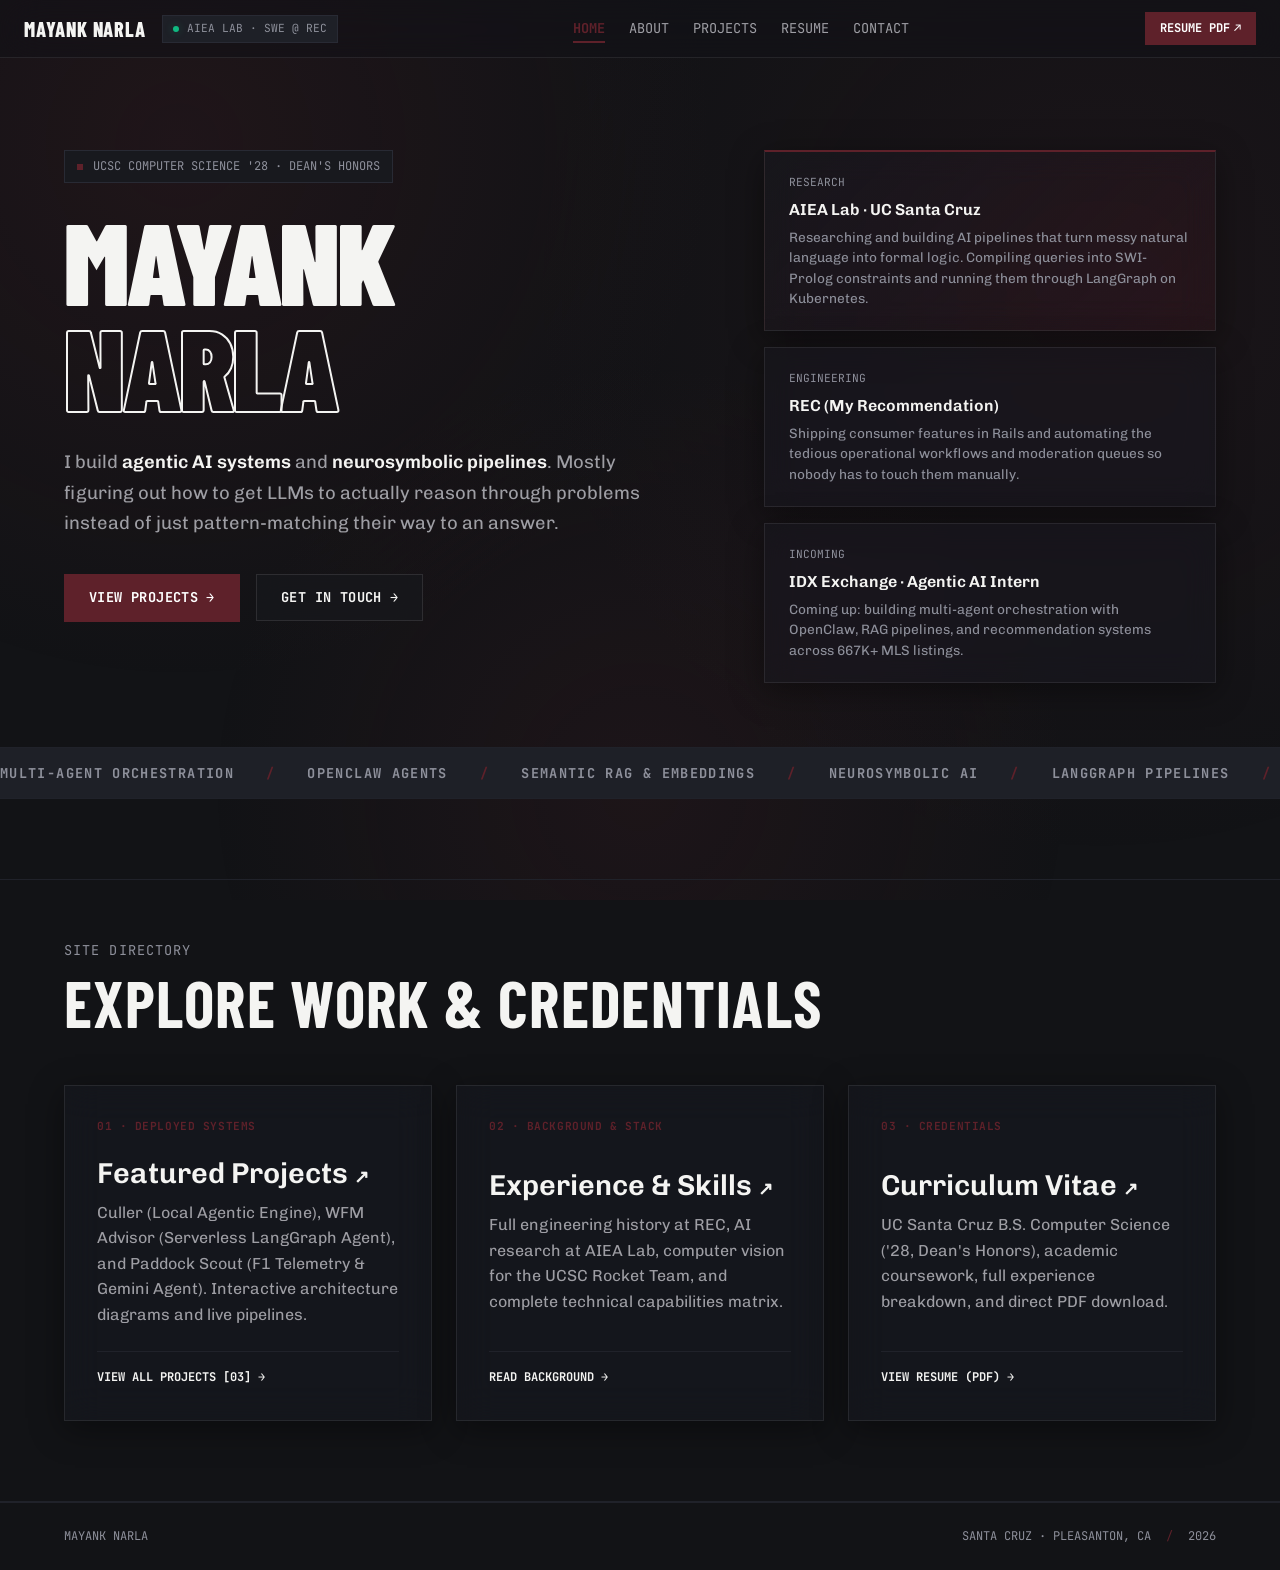
==== commit fd25635f: "update wfm" ====
--- a/index.html
+++ b/index.html
@@ -181,7 +181,7 @@
                 Featured Projects <span class="card-arrow">↗</span>
               </h3>
               <p class="project-desc">
-                Culler (Local Agentic Engine), WFM Market Advisor (Multi-Node LangGraph), and Paddock Scout (F1
+                Culler (Local Agentic Engine), WFM Advisor (Serverless LangGraph Agent), and Paddock Scout (F1
                 Telemetry & Gemini Agent). Interactive architecture diagrams and live pipelines.
               </p>
             </div>
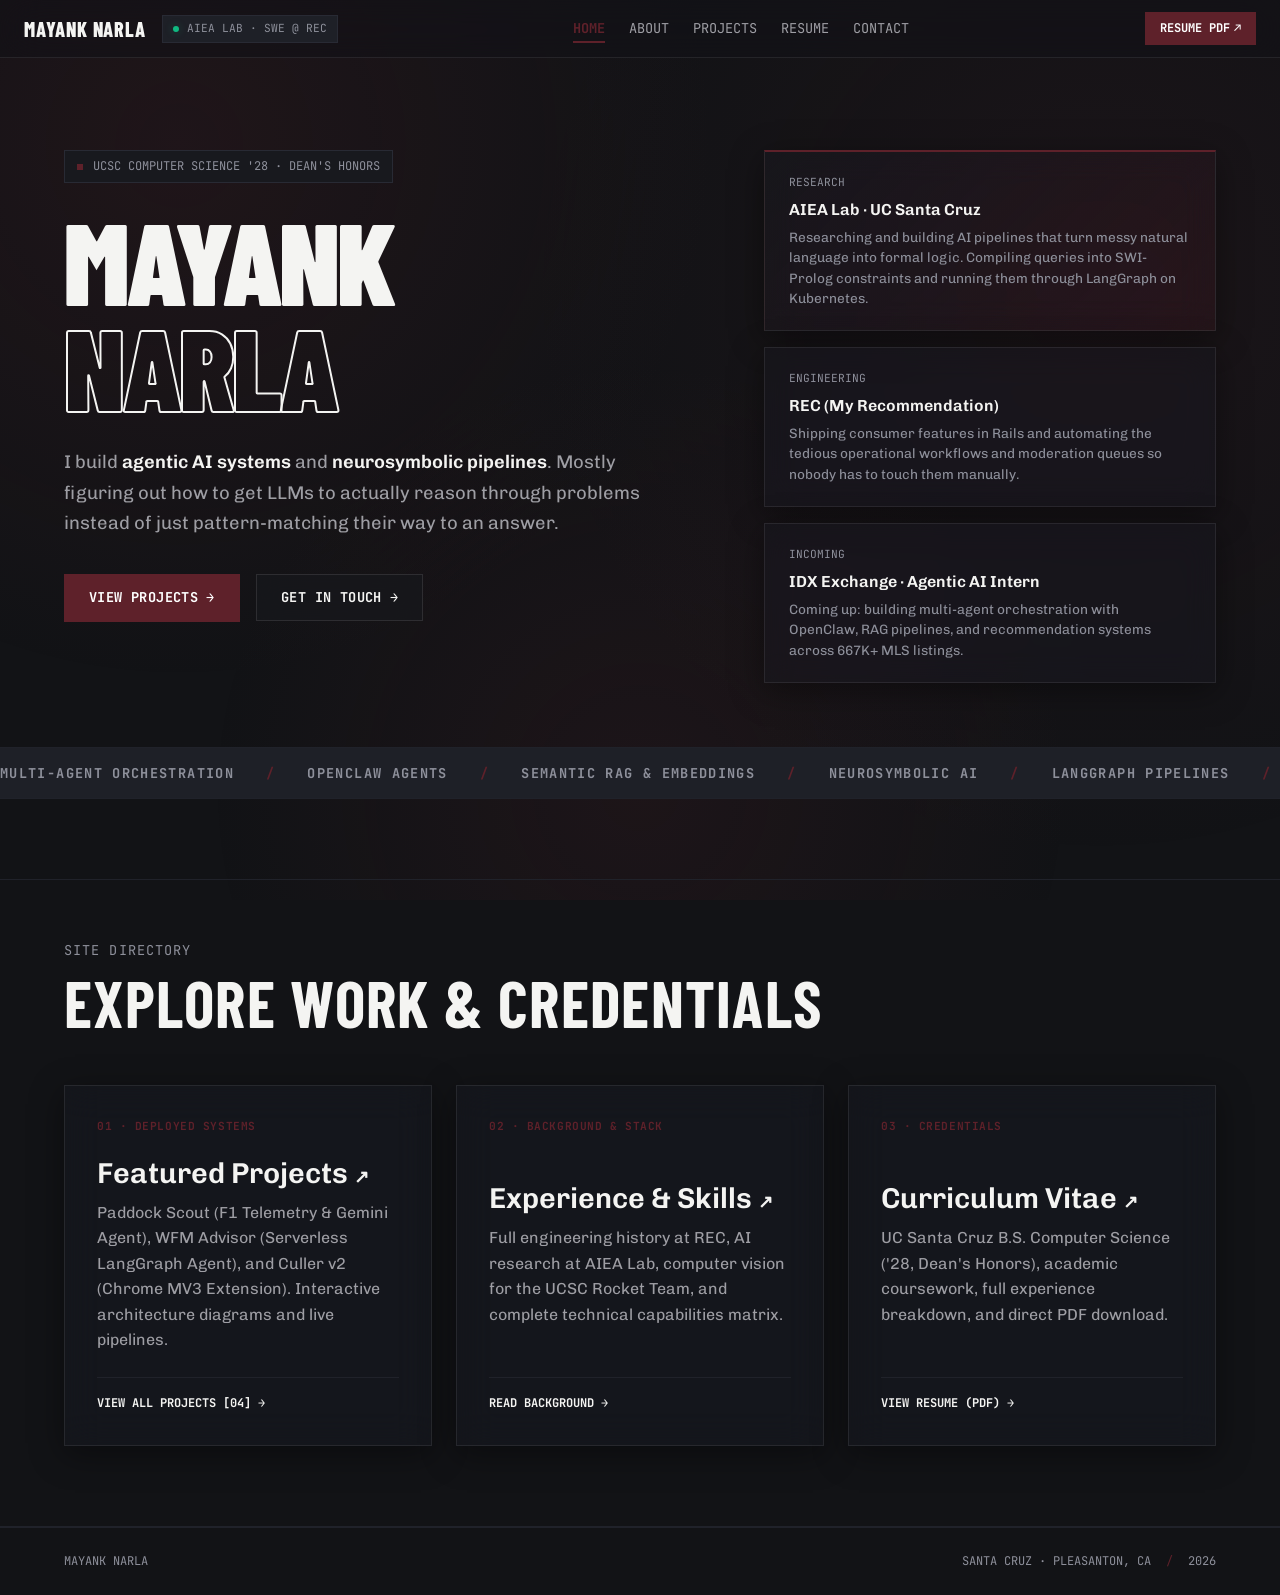
==== commit b06412ca: "add culler 2" ====
--- a/index.html
+++ b/index.html
@@ -25,7 +25,7 @@
     href="https://fonts.googleapis.com/css2?family=Barlow+Condensed:ital,wght@0,600;0,700;0,800;0,900;1,700;1,800&family=Chivo:wght@300;400;500;600;700&family=JetBrains+Mono:wght@400;500;600;700&display=swap"
     rel="stylesheet">
 
-  <link rel="stylesheet" href="css/main.css?v=20260904">
+  <link rel="stylesheet" href="css/main.css?v=20260918">
 </head>
 
 <body class="telemetry-theme">
@@ -181,12 +181,12 @@
                 Featured Projects <span class="card-arrow">↗</span>
               </h3>
               <p class="project-desc">
-                Culler (Local Agentic Engine), WFM Advisor (Serverless LangGraph Agent), and Paddock Scout (F1
-                Telemetry & Gemini Agent). Interactive architecture diagrams and live pipelines.
+                Paddock Scout (F1 Telemetry & Gemini Agent), WFM Advisor (Serverless LangGraph Agent), and Culler v2
+                (Chrome MV3 Extension). Interactive architecture diagrams and live pipelines.
               </p>
             </div>
             <div class="project-footer">
-              <span class="project-ext-btn">VIEW ALL PROJECTS [03] →</span>
+              <span class="project-ext-btn">VIEW ALL PROJECTS [04] →</span>
             </div>
           </a>
 
--- a/css/main.css
+++ b/css/main.css
@@ -985,6 +985,10 @@
   gap: 24px;
 }
 
+.projects-section .projects-grid {
+  grid-template-columns: repeat(2, 1fr);
+}
+
 .project-card {
   background: rgba(24, 25, 31, 0.58);
   backdrop-filter: blur(18px) saturate(180%);
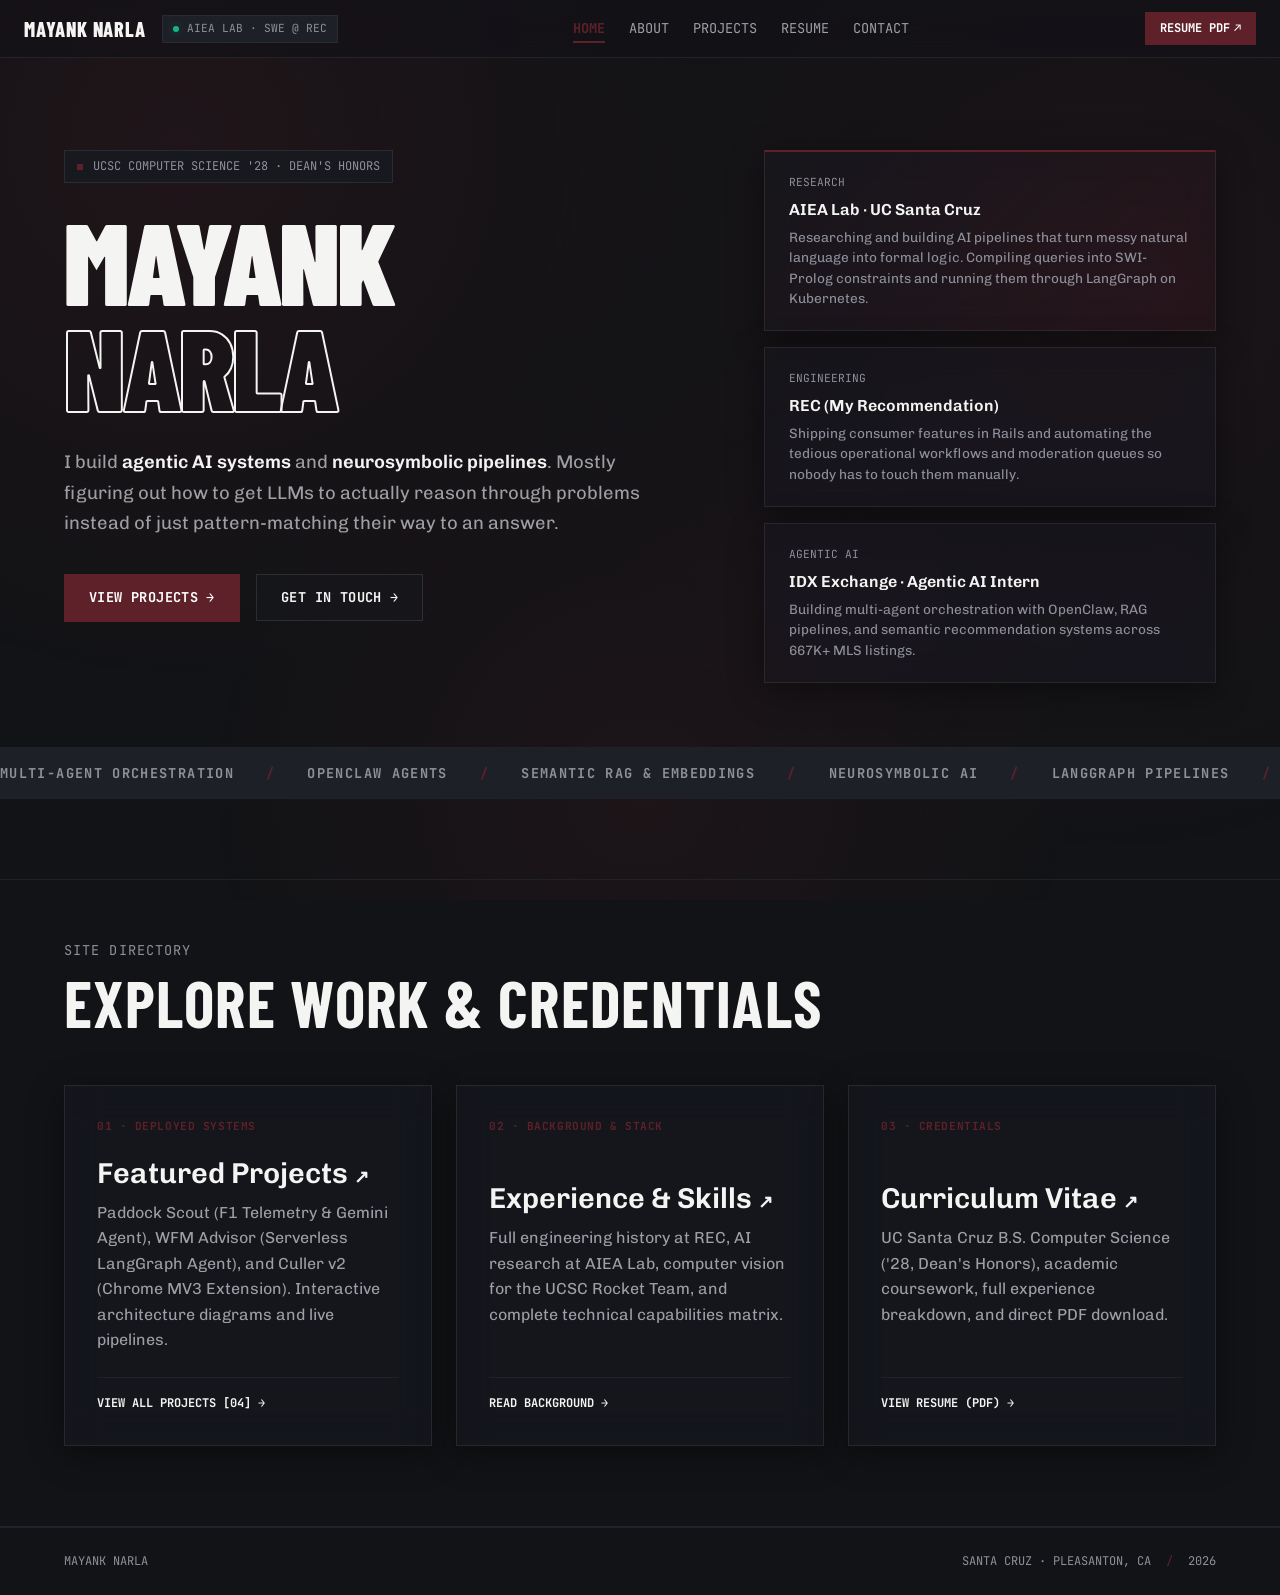
==== commit a2dd2acc: "update" ====
--- a/index.html
+++ b/index.html
@@ -120,10 +120,10 @@
 
           <div class="metric-card">
             <div class="metric-header">
-              <span class="metric-tag">INCOMING</span>
+              <span class="metric-tag">AGENTIC AI</span>
             </div>
             <div class="metric-focus-title">IDX Exchange · Agentic AI Intern</div>
-            <div class="metric-footer">Coming up: building multi-agent orchestration with OpenClaw, RAG pipelines, and
+            <div class="metric-footer">Building multi-agent orchestration with OpenClaw, RAG pipelines, and semantic
               recommendation systems across 667K+ MLS listings.</div>
           </div>
         </div>
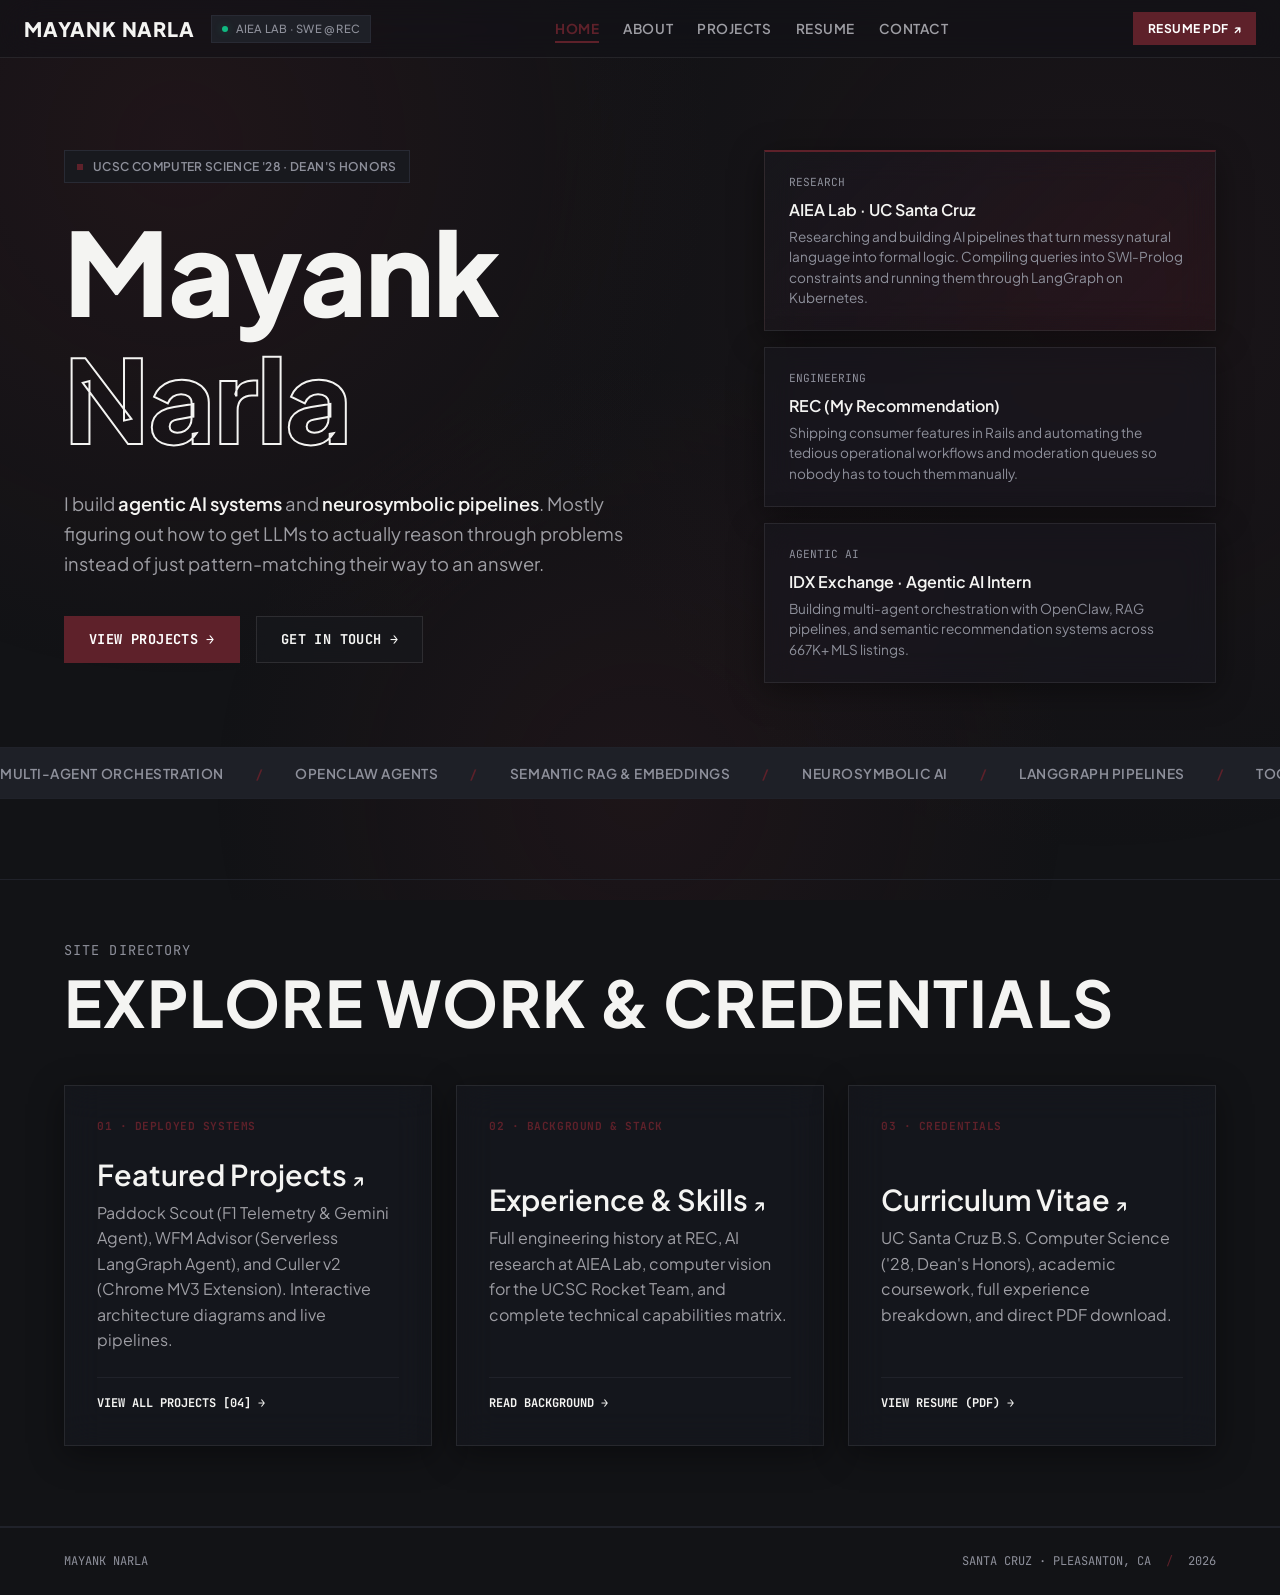
==== commit 83efd421: "chore: update" ====
--- a/index.html
+++ b/index.html
@@ -18,11 +18,11 @@
   <meta property="og:description"
     content="Neurosymbolic AI, Computer Vision pipelines, and distributed data systems. UC Santa Cruz Computer Science.">
 
-  <!-- Google Fonts: Barlow Condensed (Display), Chivo (Body), JetBrains Mono (Telemetry) -->
+  <!-- Google Fonts: Plus Jakarta Sans (Display & Body), JetBrains Mono (Technical) -->
   <link rel="preconnect" href="https://fonts.googleapis.com">
   <link rel="preconnect" href="https://fonts.gstatic.com" crossorigin>
   <link
-    href="https://fonts.googleapis.com/css2?family=Barlow+Condensed:ital,wght@0,600;0,700;0,800;0,900;1,700;1,800&family=Chivo:wght@300;400;500;600;700&family=JetBrains+Mono:wght@400;500;600;700&display=swap"
+    href="https://fonts.googleapis.com/css2?family=JetBrains+Mono:wght@400;500;600;700&family=Plus+Jakarta+Sans:ital,wght@0,300;0,400;0,500;0,600;0,700;0,800;1,400&display=swap"
     rel="stylesheet">
 
   <link rel="stylesheet" href="css/main.css?v=20260918">
@@ -58,7 +58,7 @@
       </nav>
 
       <div class="hud-right">
-        <a href="https://docs.google.com/document/d/1VMB0v6blI8CmburpSPeXPt6Zx6mSeD_giCl_SmK9u-k/export?format=pdf" target="_blank" rel="noopener noreferrer" class="hud-cta-btn"
+        <a href="https://docs.google.com/document/d/1YC86wqxP-eYw1Oluq1PnELXhq8RfswF8Ue56cvrOYz4/export?format=pdf" target="_blank" rel="noopener noreferrer" class="hud-cta-btn"
           id="resume-quick-btn">
           RESUME PDF <span class="btn-arrow">↗</span>
         </a>
@@ -77,8 +77,8 @@
           </div>
 
           <h1 class="hero-title">
-            <span class="title-line">MAYANK</span>
-            <span class="title-line highlight-stroke">NARLA</span>
+            <span class="title-line">Mayank</span>
+            <span class="title-line highlight-stroke">Narla</span>
           </h1>
 
           <p class="hero-statement">
--- a/css/main.css
+++ b/css/main.css
@@ -1,3 +1,5 @@
+@import url('https://fonts.googleapis.com/css2?family=Plus+Jakarta+Sans:ital,wght@0,300;0,400;0,500;0,600;0,700;0,800;1,400&display=swap');
+
 /* ==========================================================================
    DESIGN TOKENS & VARIABLES
    ========================================================================== */
@@ -54,8 +56,8 @@
   --text-display-contact: clamp(2.2rem, 4.5vw, 3.8rem);
 
   /* Typography Fonts */
-  --font-display: 'Barlow Condensed', -apple-system, BlinkMacSystemFont, sans-serif;
-  --font-body: 'Chivo', -apple-system, BlinkMacSystemFont, sans-serif;
+  --font-display: 'Plus Jakarta Sans', -apple-system, BlinkMacSystemFont, sans-serif;
+  --font-body: 'Plus Jakarta Sans', -apple-system, BlinkMacSystemFont, sans-serif;
   --font-mono: 'JetBrains Mono', monospace;
 
   /* Easing Physics */
@@ -91,6 +93,16 @@
   position: relative;
   transition: opacity 140ms ease;
   min-height: 100vh;
+}
+
+#swarm-canvas {
+  position: fixed;
+  top: 0;
+  left: 0;
+  width: 100vw;
+  height: 100vh;
+  pointer-events: none;
+  z-index: 0;
 }
 
 /* Ambient Depth Atmosphere (visible through frosted glass cards) */
@@ -260,7 +272,9 @@
   padding: 4px 10px;
   background: var(--bg-surface);
   border: 1px solid var(--border-card);
-  font-family: var(--font-mono);
+  font-family: var(--font-body);
+  font-weight: 500;
+  letter-spacing: 0.02em;
   font-size: var(--text-2xs);
   color: var(--text-muted);
 }
@@ -286,8 +300,10 @@
 }
 
 .hud-link {
-  font-family: var(--font-mono);
+  font-family: var(--font-body);
   font-size: var(--text-sm);
+  font-weight: 600;
+  letter-spacing: 0.04em;
   color: var(--text-body);
   transition: color var(--transition-fast);
   display: flex;
@@ -352,9 +368,10 @@
 }
 
 .hud-cta-btn {
-  font-family: var(--font-mono);
+  font-family: var(--font-body);
   font-size: var(--text-xs);
   font-weight: 700;
+  letter-spacing: 0.04em;
   padding: 6px 14px;
   background: var(--accent);
   color: var(--text-inverse);
@@ -649,11 +666,11 @@
 .ticker-track {
   display: inline-flex;
   gap: 32px;
-  font-family: var(--font-mono);
+  font-family: var(--font-body);
   font-size: var(--text-sm);
-  font-weight: 700;
-  color: var(--text-muted);
-  letter-spacing: 0.1em;
+  font-weight: 600;
+  color: var(--text-muted);
+  letter-spacing: 0.04em;
   animation: ticker-slide 30s linear infinite;
 }
 
@@ -799,7 +816,9 @@
   padding: 6px 12px;
   background: var(--bg-card);
   border: 1px solid var(--border-card);
-  font-family: var(--font-mono);
+  font-family: var(--font-body);
+  font-weight: 600;
+  letter-spacing: 0.03em;
   font-size: var(--text-xs);
   color: var(--text-muted);
   margin-bottom: 24px;
@@ -815,8 +834,8 @@
   font-family: var(--font-display);
   font-weight: 900;
   font-size: var(--text-display-hero);
-  line-height: 0.92;
-  letter-spacing: -0.03em;
+  line-height: 1.1;
+  letter-spacing: -0.01em;
   color: var(--text-headline);
   display: flex;
   flex-direction: column;
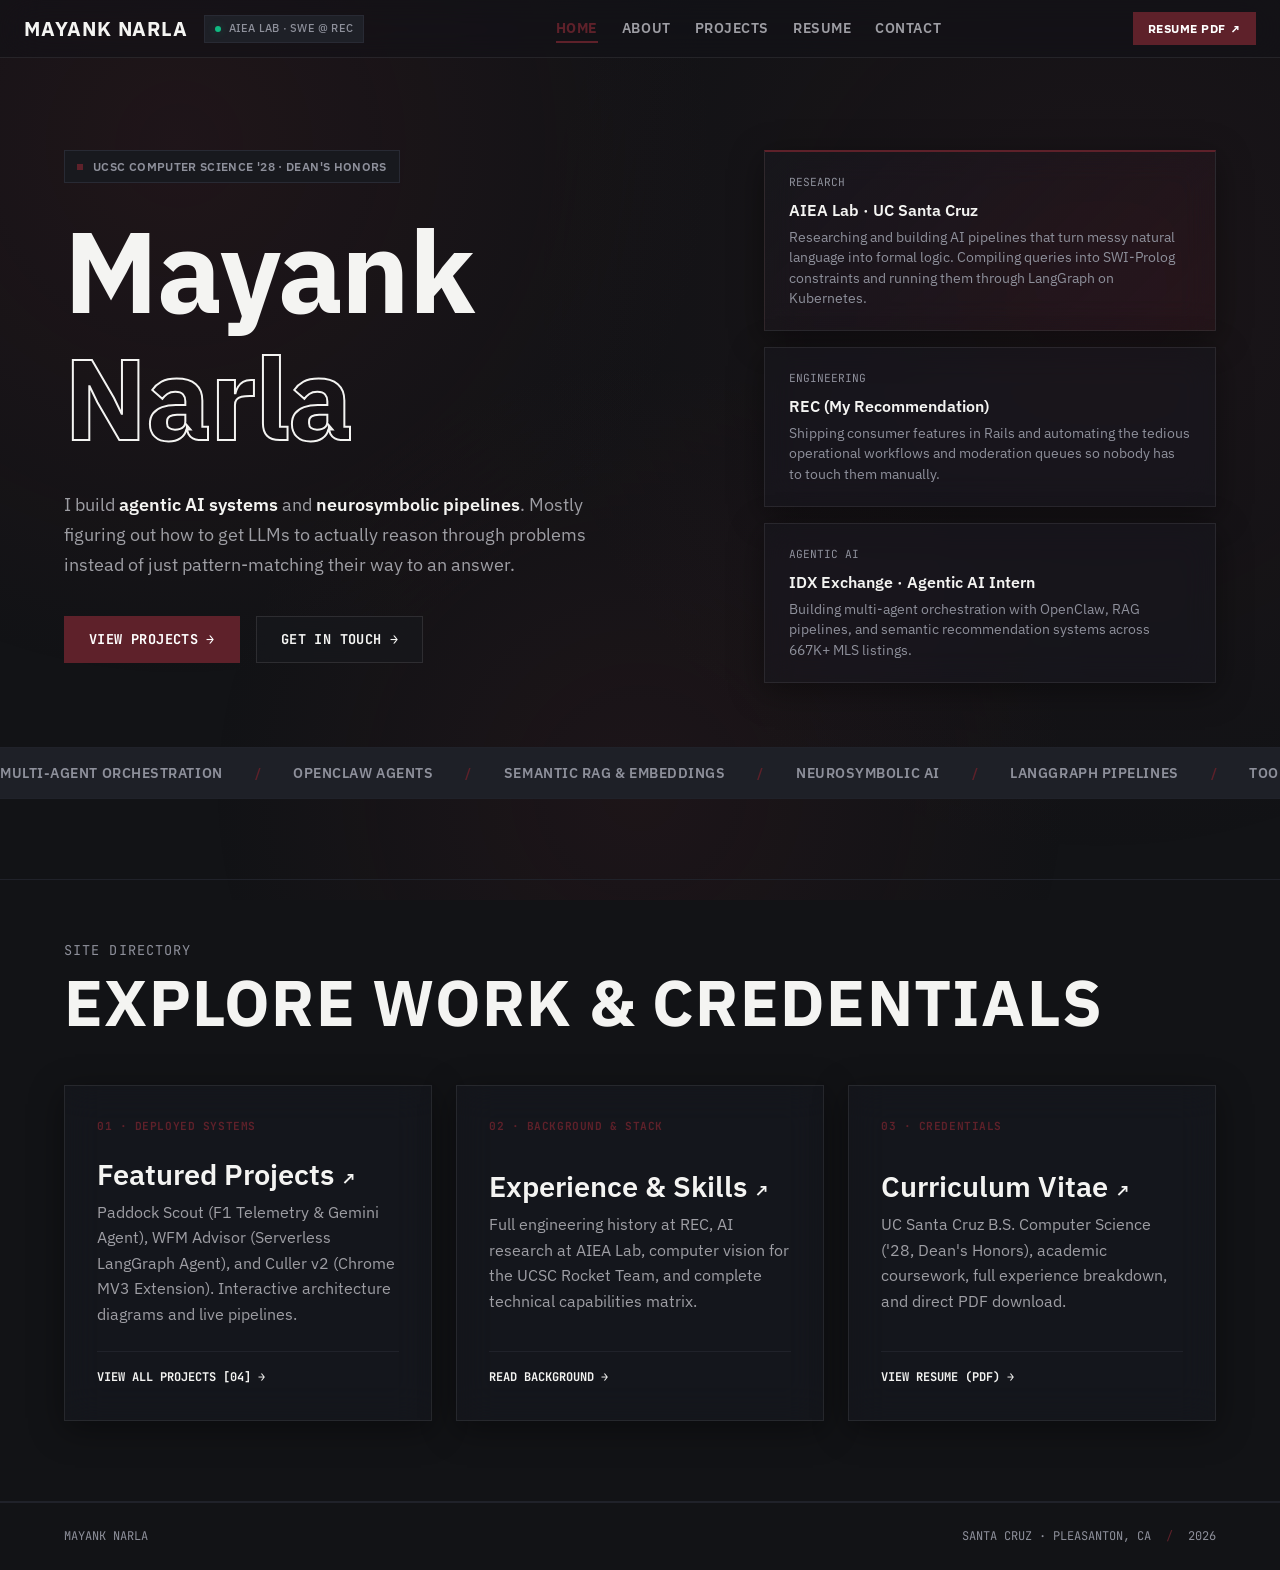
==== commit 45488305: "feat: refine portfolio visuals" ====
--- a/index.html
+++ b/index.html
@@ -18,23 +18,17 @@
   <meta property="og:description"
     content="Neurosymbolic AI, Computer Vision pipelines, and distributed data systems. UC Santa Cruz Computer Science.">
 
-  <!-- Google Fonts: Plus Jakarta Sans (Display & Body), JetBrains Mono (Technical) -->
+  <!-- Google Fonts: IBM Plex Sans (Display & Body), JetBrains Mono (Technical) -->
   <link rel="preconnect" href="https://fonts.googleapis.com">
   <link rel="preconnect" href="https://fonts.gstatic.com" crossorigin>
   <link
-    href="https://fonts.googleapis.com/css2?family=JetBrains+Mono:wght@400;500;600;700&family=Plus+Jakarta+Sans:ital,wght@0,300;0,400;0,500;0,600;0,700;0,800;1,400&display=swap"
+    href="https://fonts.googleapis.com/css2?family=IBM+Plex+Sans:ital,wght@0,300;0,400;0,500;0,600;0,700;1,400&family=JetBrains+Mono:wght@400;500;600;700&display=swap"
     rel="stylesheet">
 
   <link rel="stylesheet" href="css/main.css?v=20260918">
 </head>
 
 <body class="telemetry-theme">
-  <!-- Custom Kinetic Cursor -->
-  <div id="cursor-tracker" class="cursor-tracker" aria-hidden="true">
-    <span class="cursor-crosshair">•</span>
-    <span class="cursor-label"></span>
-  </div>
-
   <!-- Header HUD -->
   <header id="telemetry-hud" class="telemetry-hud">
     <div class="hud-progress-line" id="scroll-progress-line"></div>
@@ -292,4 +286,4 @@
   <script type="module" src="js/main.js"></script>
 </body>
 
-</html>+</html>
--- a/css/main.css
+++ b/css/main.css
@@ -1,4 +1,4 @@
-@import url('https://fonts.googleapis.com/css2?family=Plus+Jakarta+Sans:ital,wght@0,300;0,400;0,500;0,600;0,700;0,800;1,400&display=swap');
+@import url('https://fonts.googleapis.com/css2?family=IBM+Plex+Sans:ital,wght@0,300;0,400;0,500;0,600;0,700;1,400&display=swap');
 
 /* ==========================================================================
    DESIGN TOKENS & VARIABLES
@@ -56,8 +56,8 @@
   --text-display-contact: clamp(2.2rem, 4.5vw, 3.8rem);
 
   /* Typography Fonts */
-  --font-display: 'Plus Jakarta Sans', -apple-system, BlinkMacSystemFont, sans-serif;
-  --font-body: 'Plus Jakarta Sans', -apple-system, BlinkMacSystemFont, sans-serif;
+  --font-display: 'IBM Plex Sans', -apple-system, BlinkMacSystemFont, sans-serif;
+  --font-body: 'IBM Plex Sans', -apple-system, BlinkMacSystemFont, sans-serif;
   --font-mono: 'JetBrains Mono', monospace;
 
   /* Easing Physics */
@@ -433,6 +433,7 @@
   padding: 5px 6px;
   box-shadow: 0 14px 36px rgba(0, 0, 0, 0.7), 0 0 1px rgba(255, 255, 255, 0.2);
   gap: 3px;
+  min-width: 0;
 }
 
 .dock-link {
@@ -456,6 +457,7 @@
   touch-action: manipulation;
   -webkit-tap-highlight-color: transparent;
   position: relative;
+  min-width: 0;
 }
 
 .dock-icon {
@@ -878,6 +880,86 @@
   flex-direction: column;
   gap: 16px;
 }
+
+/* About portrait: a restrained technical aperture, not a generic profile card. */
+.about-intro-grid {
+  display: grid;
+  grid-template-columns: minmax(0, 1fr) minmax(260px, 340px);
+  gap: clamp(48px, 8vw, 112px);
+  align-items: center;
+}
+
+.about-intro-copy .hero-statement {
+  max-width: 760px;
+  margin-top: 16px;
+  margin-bottom: 0;
+}
+
+.about-portrait {
+  width: min(100%, 330px);
+  aspect-ratio: 1;
+  margin: 0 auto;
+  position: relative;
+}
+
+.portrait-frame {
+  position: absolute;
+  inset: 18px;
+  overflow: hidden;
+  border: 2px solid var(--accent-line);
+  border-radius: 50%;
+  background: var(--bg-card);
+  box-shadow:
+    0 0 0 7px var(--bg-canvas),
+    0 0 0 8px var(--border-highlight),
+    0 18px 48px rgba(0, 0, 0, 0.42),
+    0 0 28px var(--accent-dim);
+}
+
+.portrait-frame::after {
+  content: '';
+  position: absolute;
+  inset: 0;
+  border-radius: inherit;
+  background: linear-gradient(145deg, transparent 50%, rgba(94, 33, 42, 0.2));
+  pointer-events: none;
+}
+
+.portrait-frame img {
+  width: 100%;
+  height: 100%;
+  display: block;
+  object-fit: cover;
+  object-position: 50% 38%;
+  transform: scale(1.82) translateX(-1%);
+  transform-origin: 50% 34%;
+}
+
+.portrait-orbit {
+  position: absolute;
+  inset: 0;
+  border: 1px dashed rgba(217, 119, 132, 0.45);
+  border-radius: 50%;
+}
+
+.portrait-tick {
+  position: absolute;
+  width: 18px;
+  height: 2px;
+  background: var(--text-accent);
+  box-shadow: 0 0 8px var(--accent-glow);
+}
+
+.tick-north,
+.tick-south {
+  left: 50%;
+  transform: translateX(-50%) rotate(90deg);
+}
+
+.tick-north { top: -1px; }
+.tick-east { right: -1px; top: 50%; }
+.tick-south { bottom: -1px; }
+.tick-west { left: -1px; top: 50%; }
 
 /* ==========================================================================
    EXPERIENCE SECTION
@@ -1748,6 +1830,11 @@
   .contact-actions-grid {
     grid-template-columns: 1fr;
   }
+
+  .about-intro-grid {
+    grid-template-columns: minmax(0, 1fr) 280px;
+    gap: 48px;
+  }
 }
 
 @media (max-width: 768px) {
@@ -1790,6 +1877,15 @@
 
   .cursor-tracker {
     display: none;
+  }
+
+  .about-intro-grid {
+    grid-template-columns: 1fr;
+  }
+
+  .about-portrait {
+    width: min(78vw, 310px);
+    margin-top: 8px;
   }
 
   /* Accessible Touch Target Sizes (Minimum 44px for touchscreens) */
@@ -1816,6 +1912,10 @@
   .hud-status-badge {
     display: none;
   }
+
+  .hud-right {
+    display: none;
+  }
 }
 
 /* ==========================================================================
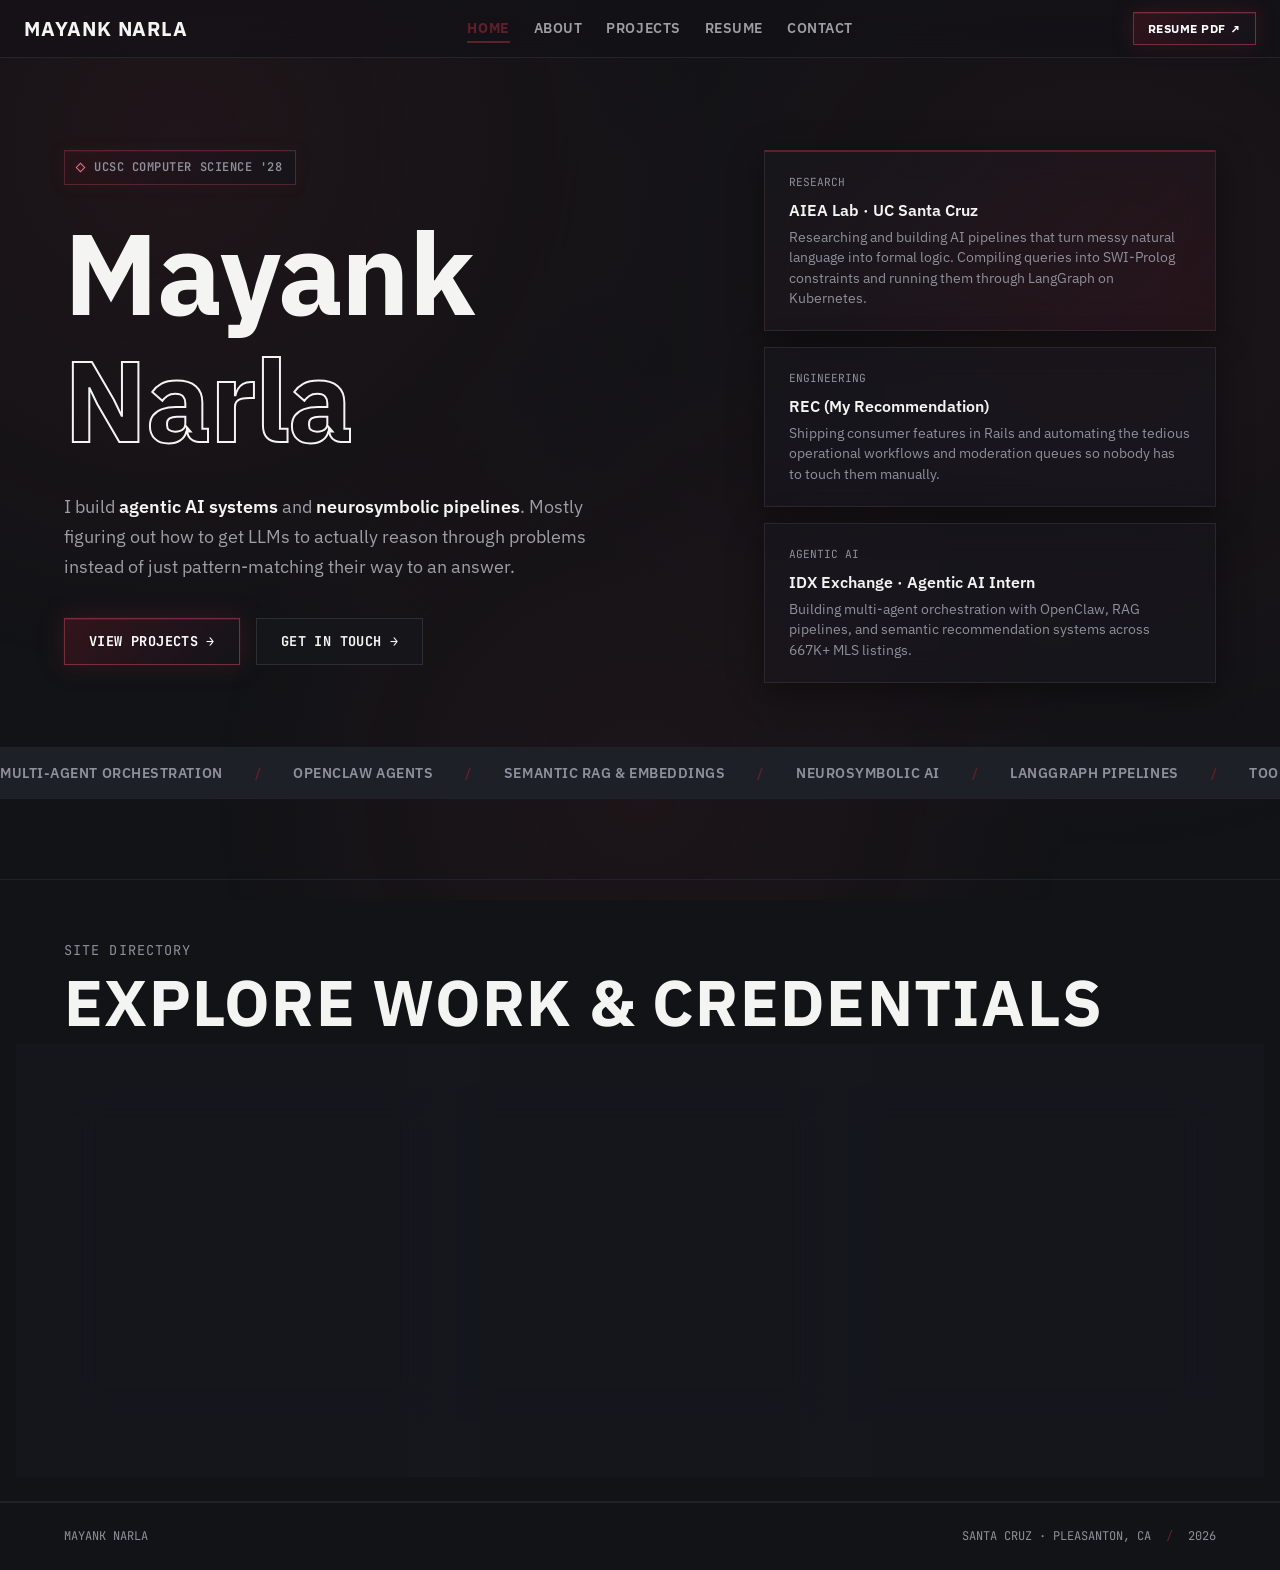
==== commit a71f9404: "feat: polish portfolio content and styling" ====
--- a/index.html
+++ b/index.html
@@ -37,10 +37,6 @@
         <a href="index.html" class="hud-brand" aria-label="Mayank Narla Home">
           <span class="hud-name">MAYANK NARLA</span>
         </a>
-        <div class="hud-status-badge">
-          <span class="status-dot"></span>
-          <span class="status-text">AIEA LAB · SWE @ REC</span>
-        </div>
       </div>
 
       <nav class="hud-nav" aria-label="Main Navigation">
@@ -67,7 +63,7 @@
         <div class="hero-main-column">
           <div class="hero-badge-tag">
             <span class="tag-accent-marker"></span>
-            <span>UCSC COMPUTER SCIENCE '28 · DEAN'S HONORS</span>
+            <span>UCSC COMPUTER SCIENCE '28</span>
           </div>
 
           <h1 class="hero-title">
--- a/css/main.css
+++ b/css/main.css
@@ -269,12 +269,15 @@
   display: flex;
   align-items: center;
   gap: 8px;
-  padding: 4px 10px;
-  background: var(--bg-surface);
-  border: 1px solid var(--border-card);
-  font-family: var(--font-body);
+  padding: 5px 10px;
+  background: linear-gradient(135deg, rgba(72, 22, 32, 0.2), rgba(20, 21, 27, 0.76));
+  backdrop-filter: blur(12px) saturate(140%);
+  -webkit-backdrop-filter: blur(12px) saturate(140%);
+  border: 1px solid rgba(151, 58, 72, 0.42);
+  box-shadow: inset 0 1px 0 rgba(255, 255, 255, 0.04), 0 0 12px rgba(94, 33, 42, 0.16);
+  font-family: var(--font-mono);
   font-weight: 500;
-  letter-spacing: 0.02em;
+  letter-spacing: 0.035em;
   font-size: var(--text-2xs);
   color: var(--text-muted);
 }
@@ -373,9 +376,14 @@
   font-weight: 700;
   letter-spacing: 0.04em;
   padding: 6px 14px;
-  background: var(--accent);
+  background: linear-gradient(135deg, rgba(72, 22, 32, 0.62), rgba(20, 21, 27, 0.76));
+  backdrop-filter: blur(14px) saturate(150%);
+  -webkit-backdrop-filter: blur(14px) saturate(150%);
   color: var(--text-inverse);
-  border: 1px solid var(--accent);
+  border: 1px solid rgba(151, 58, 72, 0.72);
+  box-shadow:
+    inset 0 1px 0 rgba(255, 255, 255, 0.06),
+    0 0 20px rgba(94, 33, 42, 0.42);
   transition: all var(--transition-fast);
   display: flex;
   align-items: center;
@@ -383,8 +391,11 @@
 }
 
 .hud-cta-btn:hover {
-  background: var(--accent-hover);
-  box-shadow: 0 0 14px var(--accent-glow);
+  background: linear-gradient(135deg, rgba(94, 33, 42, 0.74), rgba(24, 26, 33, 0.86));
+  border-color: var(--text-accent);
+  box-shadow:
+    inset 0 1px 0 rgba(255, 255, 255, 0.1),
+    0 0 22px var(--accent-glow);
 }
 
 /* Footer HUD */
@@ -552,14 +563,23 @@
 }
 
 .btn-primary {
-  background: var(--accent);
+  background: linear-gradient(135deg, rgba(72, 22, 32, 0.62), rgba(20, 21, 27, 0.72));
+  backdrop-filter: blur(14px) saturate(150%);
+  -webkit-backdrop-filter: blur(14px) saturate(150%);
   color: var(--text-inverse);
-  border: 1px solid var(--accent);
+  border: 1px solid rgba(151, 58, 72, 0.72);
+  box-shadow:
+    inset 0 1px 0 rgba(255, 255, 255, 0.06),
+    0 0 0 1px rgba(94, 33, 42, 0.12),
+    0 0 24px rgba(94, 33, 42, 0.42);
 }
 
 .btn-primary:hover {
-  background: var(--accent-hover);
-  box-shadow: 0 0 16px var(--accent-glow);
+  background: linear-gradient(135deg, rgba(94, 33, 42, 0.74), rgba(24, 26, 33, 0.84));
+  border-color: var(--text-accent);
+  box-shadow:
+    inset 0 1px 0 rgba(255, 255, 255, 0.1),
+    0 0 28px var(--accent-glow);
   transform: translateY(-1px);
 }
 
@@ -712,9 +732,10 @@
 }
 
 .filter-btn.active {
-  background: var(--accent);
+  background: linear-gradient(135deg, rgba(72, 22, 32, 0.66), rgba(20, 21, 27, 0.8));
   color: var(--text-inverse);
-  border-color: var(--accent);
+  border-color: rgba(151, 58, 72, 0.72);
+  box-shadow: 0 0 20px rgba(94, 33, 42, 0.42);
 }
 
 /* ==========================================================================
@@ -815,21 +836,27 @@
   display: inline-flex;
   align-items: center;
   gap: 10px;
-  padding: 6px 12px;
-  background: var(--bg-card);
-  border: 1px solid var(--border-card);
-  font-family: var(--font-body);
+  padding: 7px 12px;
+  background: linear-gradient(135deg, rgba(72, 22, 32, 0.22), rgba(20, 21, 27, 0.78));
+  backdrop-filter: blur(12px) saturate(140%);
+  -webkit-backdrop-filter: blur(12px) saturate(140%);
+  border: 1px solid rgba(151, 58, 72, 0.46);
+  box-shadow: inset 0 1px 0 rgba(255, 255, 255, 0.04), 0 0 14px rgba(94, 33, 42, 0.18);
+  font-family: var(--font-mono);
   font-weight: 600;
-  letter-spacing: 0.03em;
+  letter-spacing: 0.045em;
   font-size: var(--text-xs);
   color: var(--text-muted);
   margin-bottom: 24px;
 }
 
 .tag-accent-marker {
-  width: 6px;
-  height: 6px;
-  background: var(--accent);
+  width: 7px;
+  height: 7px;
+  border: 1px solid var(--text-accent);
+  background: rgba(94, 33, 42, 0.25);
+  box-shadow: 0 0 8px rgba(94, 33, 42, 0.4);
+  transform: rotate(45deg);
 }
 
 .hero-title {
@@ -852,7 +879,8 @@
 
 .highlight-stroke:hover {
   color: var(--accent);
-  -webkit-text-stroke: 2px var(--accent);
+  -webkit-text-stroke: 2px rgba(0, 0, 0, 0.92);
+  text-shadow: 0 2px 14px rgba(0, 0, 0, 0.5);
 }
 
 .hero-statement {
@@ -1792,9 +1820,9 @@
 }
 
 .contact-channel-card .btn-primary:hover {
-  background: var(--accent-hover);
-  border-color: rgba(180, 60, 78, 0.8);
-  box-shadow: 0 0 20px rgba(94, 33, 42, 0.55), 0 4px 12px rgba(0, 0, 0, 0.3);
+  background: linear-gradient(135deg, rgba(94, 33, 42, 0.74), rgba(24, 26, 33, 0.84));
+  border-color: var(--text-accent);
+  box-shadow: 0 0 28px var(--accent-glow), 0 4px 12px rgba(0, 0, 0, 0.3);
   transform: translateY(-2px);
 }
 
